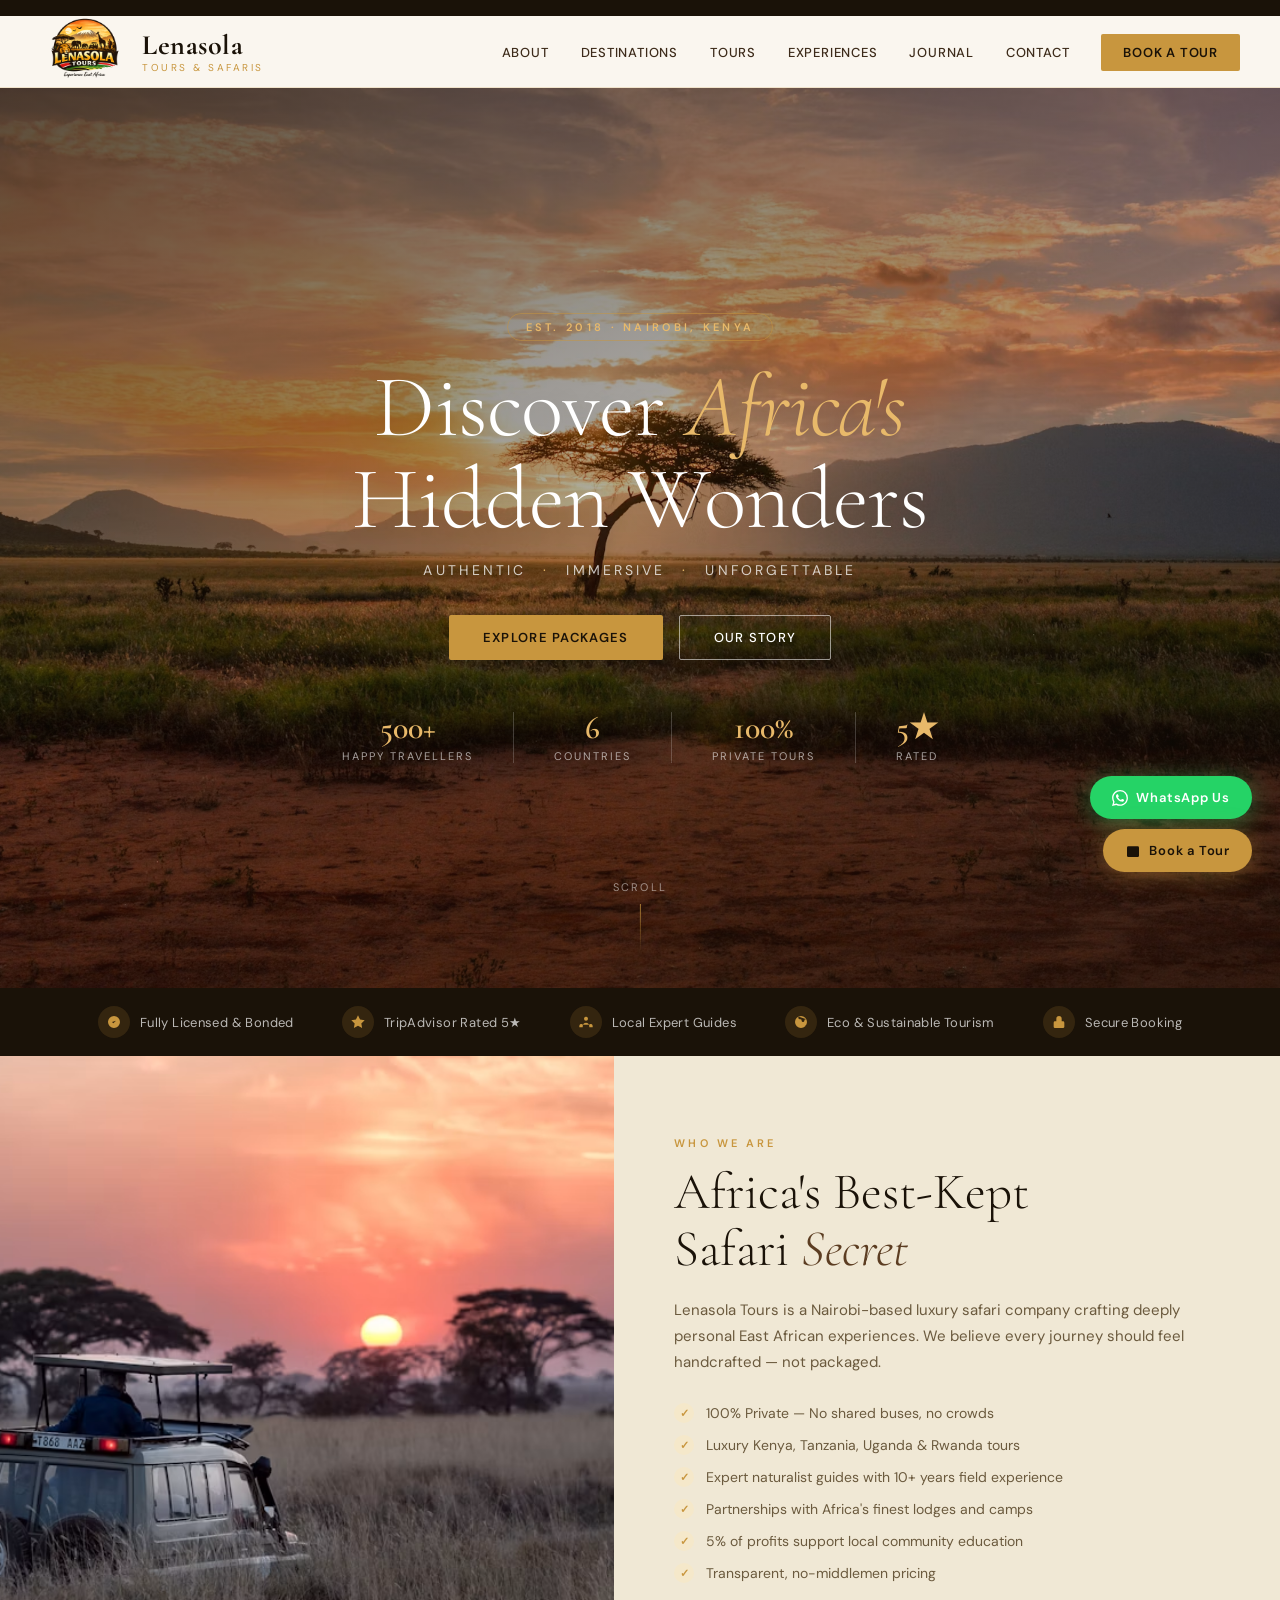
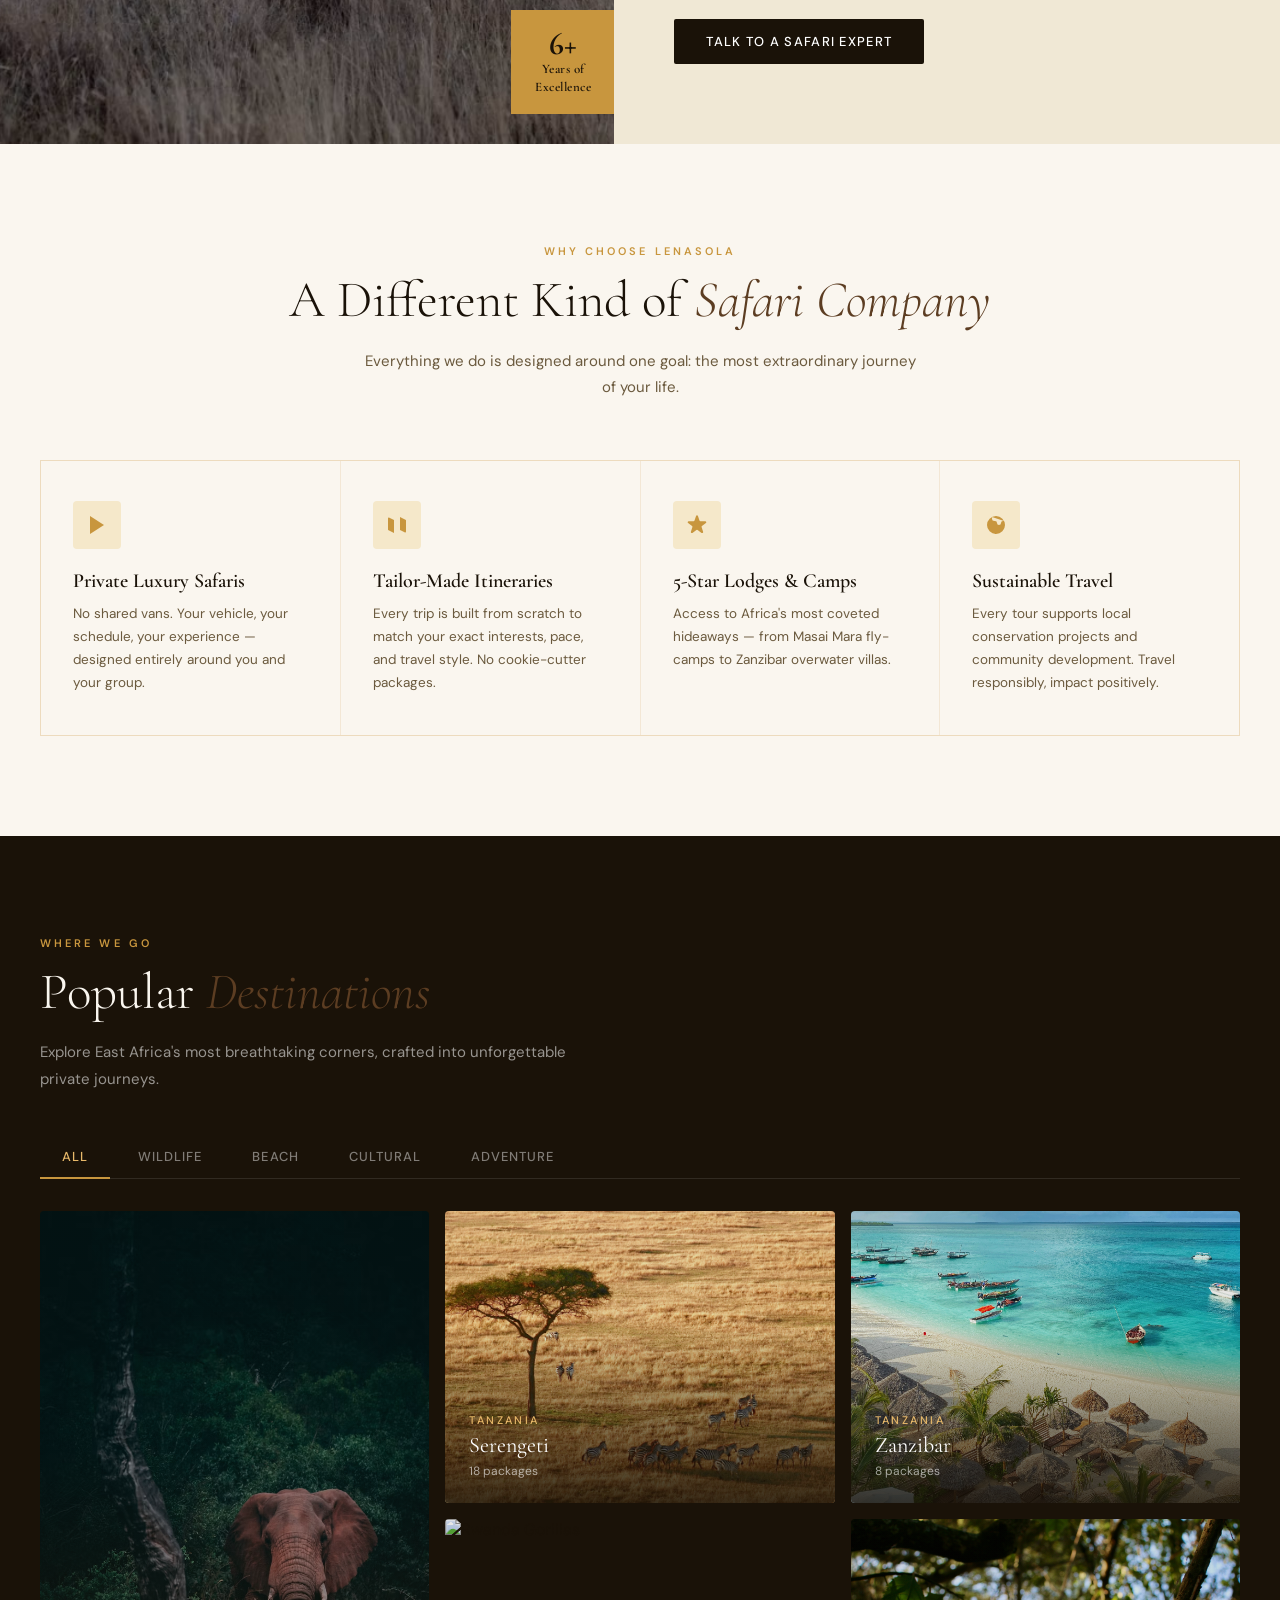
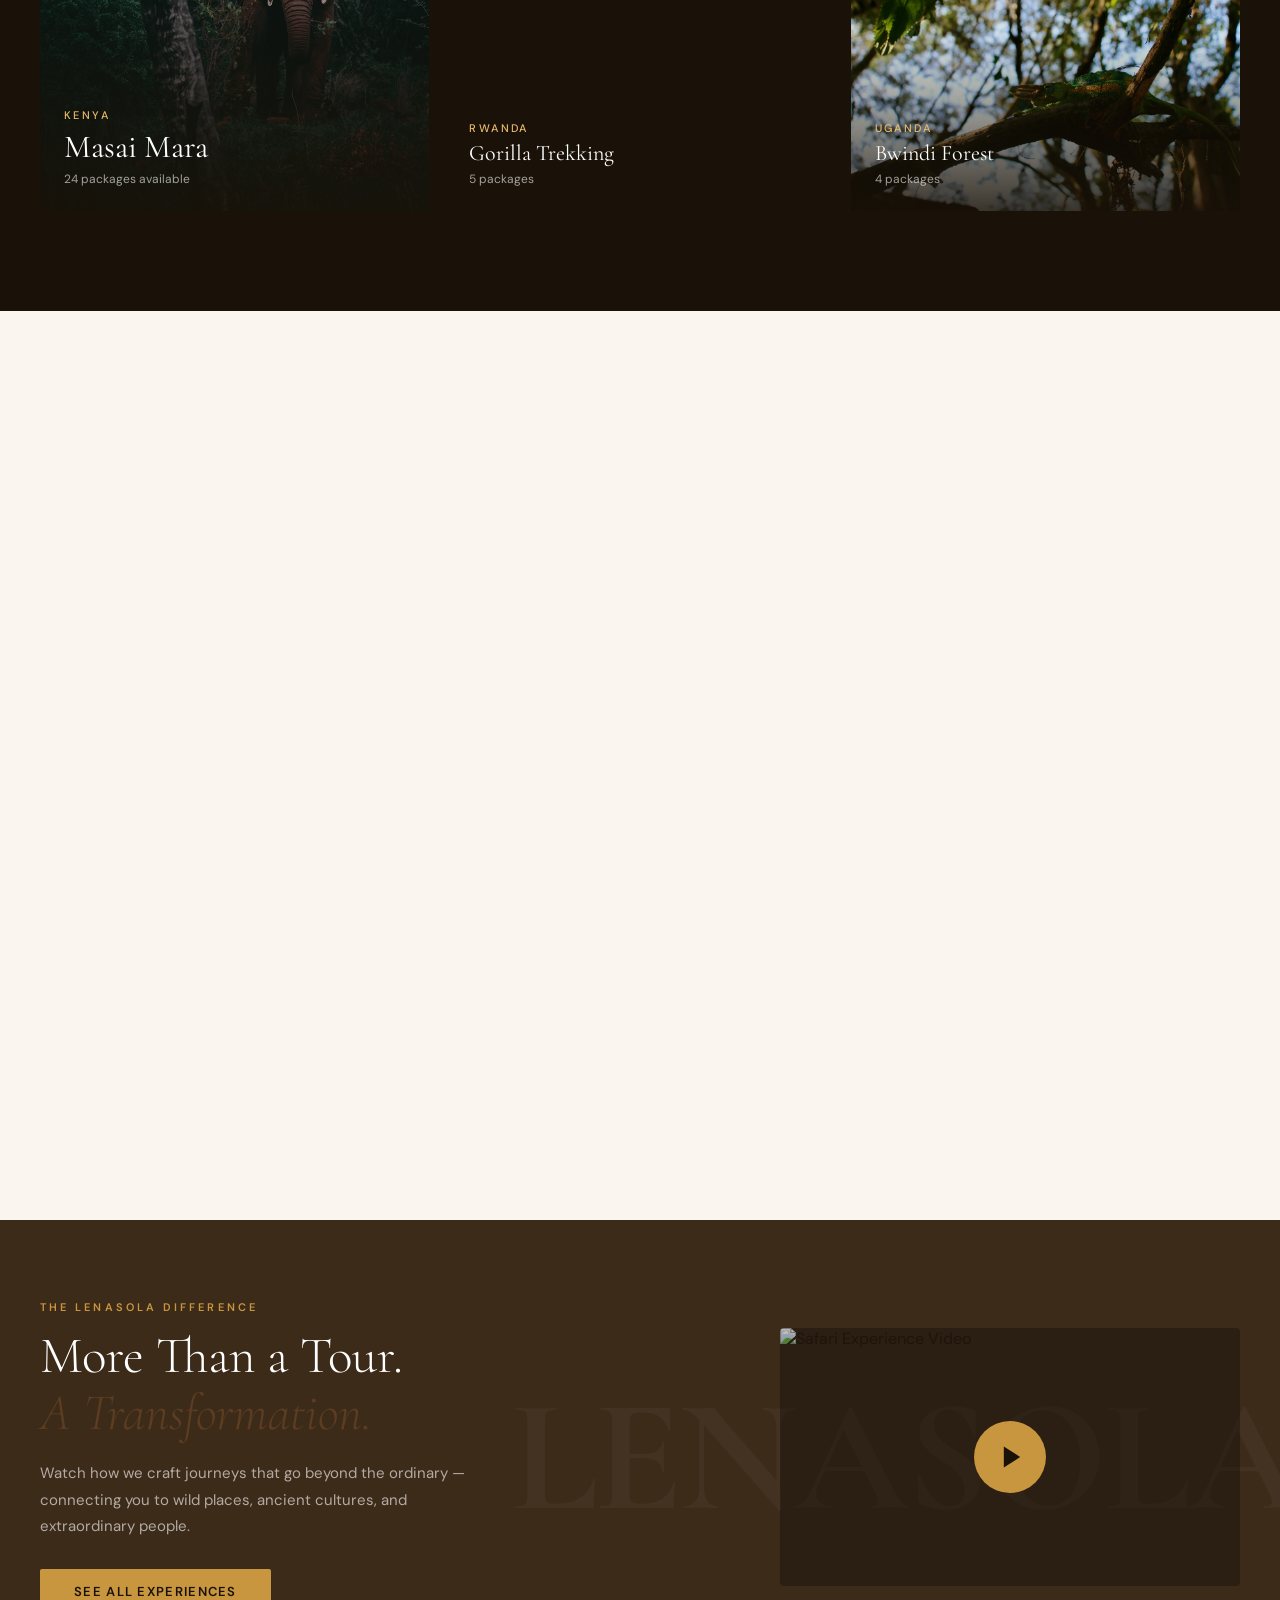
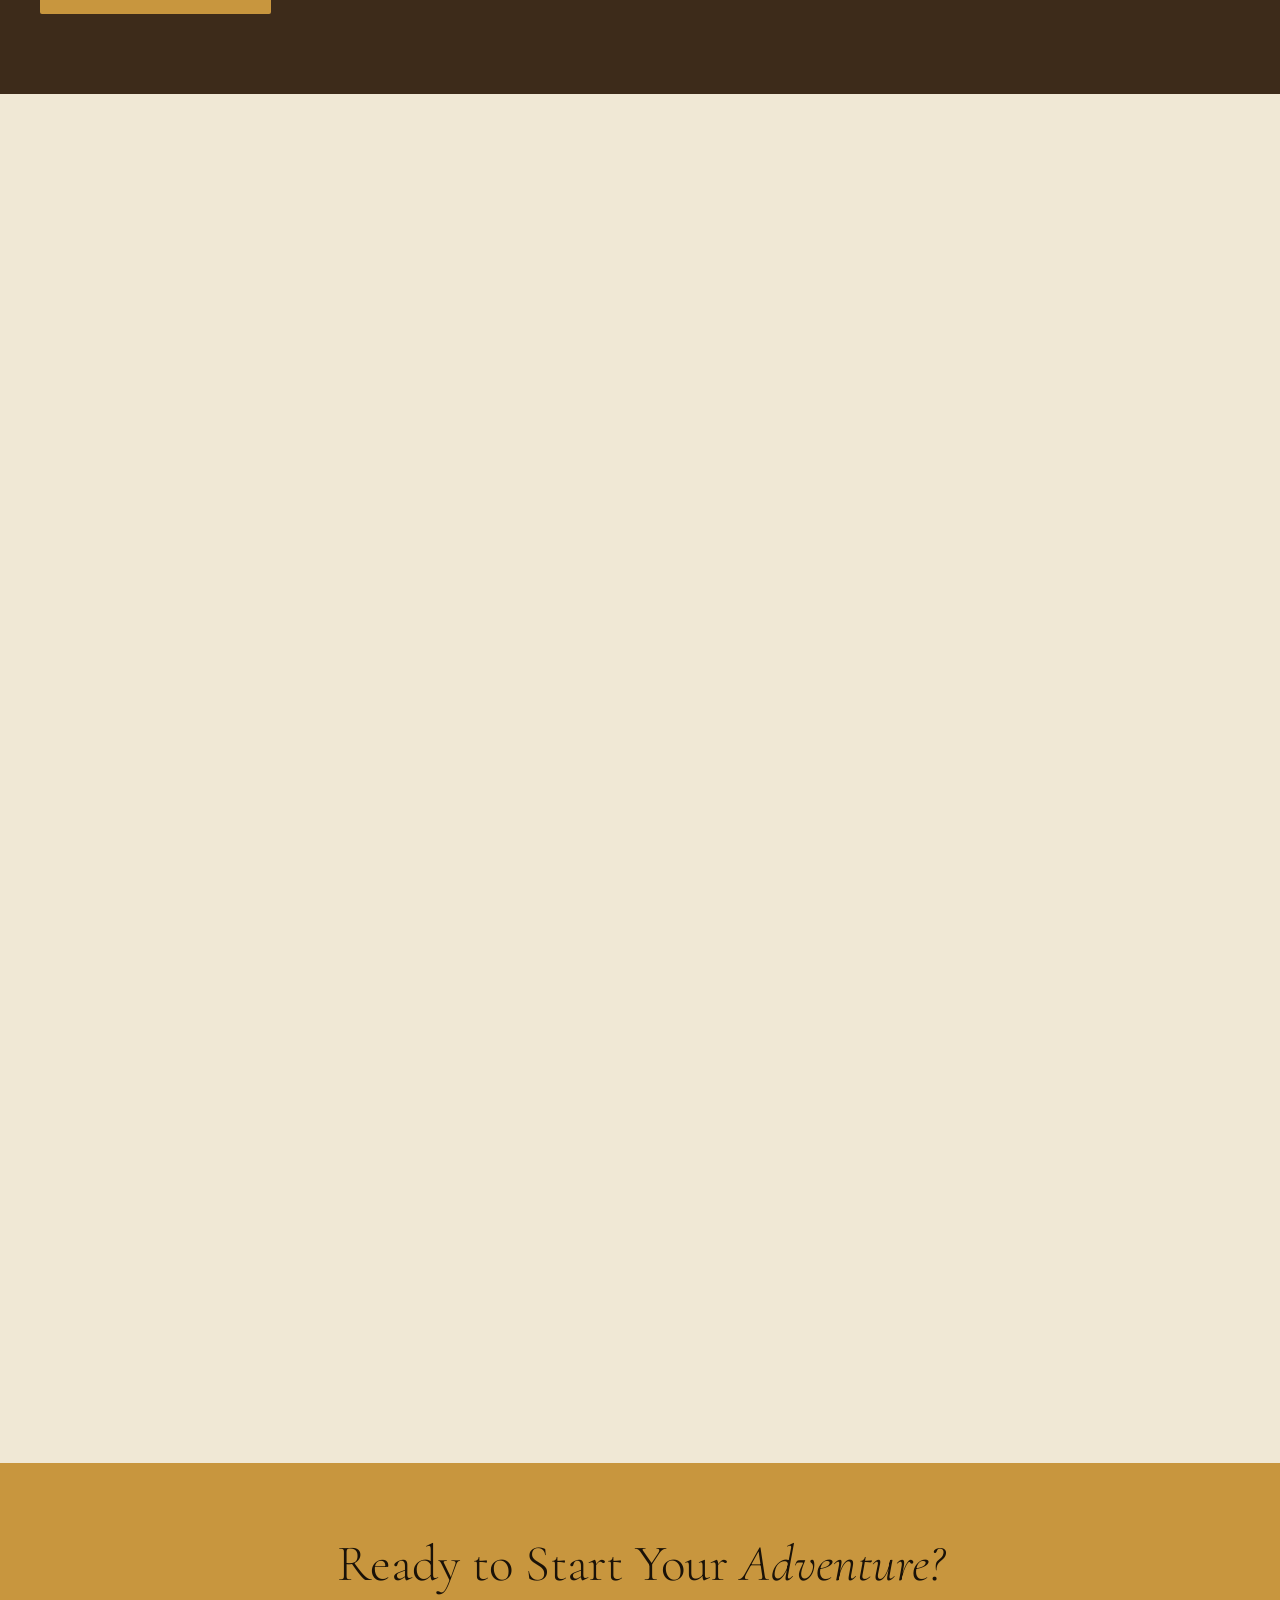
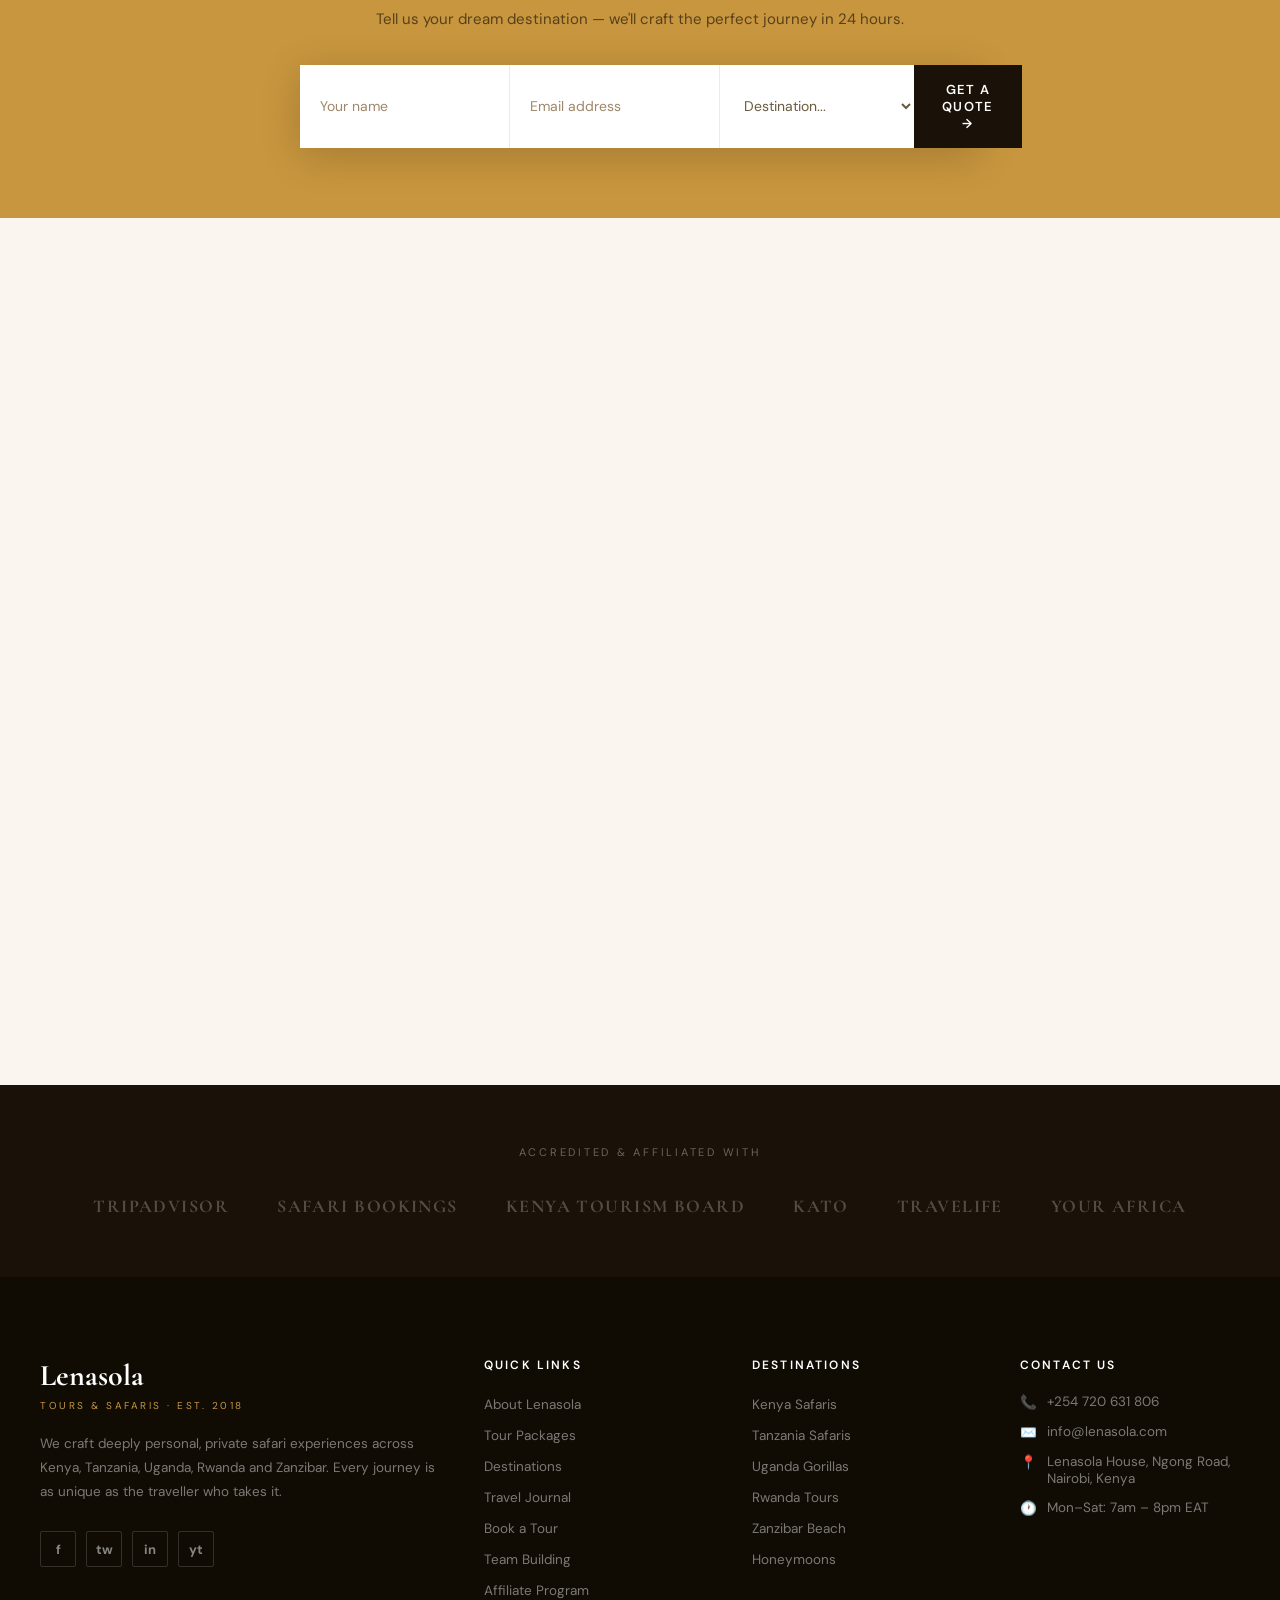
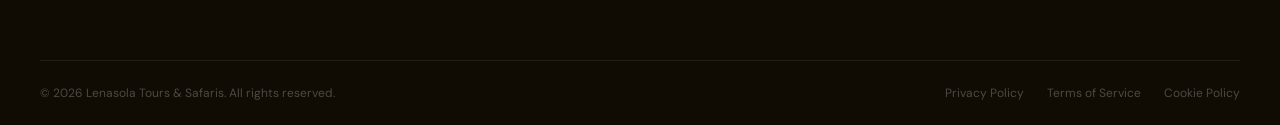
==== index.html @ a7eea435 "Initial commit - Lenasola-Tours" ====
<!DOCTYPE html>
<html lang="en">
<head>
<meta charset="UTF-8">
<meta name="viewport" content="width=device-width, initial-scale=1.0">
<title>Lenasola Tours • Authentic · Immersive · Unforgettable</title>
<link href="https://fonts.googleapis.com/css2?family=Cormorant+Garamond:ital,wght@0,300;0,400;0,600;0,700;1,300;1,400;1,600&family=DM+Sans:wght@300;400;500;600&display=swap" rel="stylesheet">
<link rel="stylesheet" href="styles.css">
</head>
<body>

<!-- TOP BAR -->
<div class="top-bar">
</div>

<!-- NAVBAR -->
<nav>
  <a href="#" class="nav-logo">
    <img class="logo" src="/images/Lenasola_logo.png" alt="Lenasola" loading="lazy">
    <div class="logo-text">
      Lenasola
      <span>Tours & Safaris</span>
    </div>
  </a>
  <ul class="nav-links">
    <li><a href="#about">About</a></li>
    <li><a href="#destinations">Destinations</a></li>
    <li><a href="#tours">Tours</a></li>
    <li><a href="#categories">Experiences</a></li>
    <li><a href="#blog">Journal</a></li>
    <li><a href="#contact">Contact</a></li>
    <li><a href="#book" class="nav-cta">Book a Tour</a></li>
  </ul>
</nav>

<!-- HERO -->
<section class="hero" id="home">
  <div class="hero-bg"></div>
  <div class="hero-content">
    <div class="hero-tag">Est. 2018 · Nairobi, Kenya</div>
    <h1>Discover <em>Africa's</em><br>Hidden Wonders</h1>
    <p class="hero-tagline">
      Authentic <span>·</span> Immersive <span>·</span> Unforgettable
    </p>
    <div class="hero-actions">
      <a href="#tours" class="btn-primary">Explore Packages</a>
      <a href="#about" class="btn-outline">Our Story</a>
    </div>
    <div class="hero-stats">
      <div class="hero-stat">
        <span class="hero-stat-num">500+</span>
        <span class="hero-stat-label">Happy Travellers</span>
      </div>
      <div class="hero-divider"></div>
      <div class="hero-stat">
        <span class="hero-stat-num">6</span>
        <span class="hero-stat-label">Countries</span>
      </div>
      <div class="hero-divider"></div>
      <div class="hero-stat">
        <span class="hero-stat-num">100%</span>
        <span class="hero-stat-label">Private Tours</span>
      </div>
      <div class="hero-divider"></div>
      <div class="hero-stat">
        <span class="hero-stat-num">5★</span>
        <span class="hero-stat-label">Rated</span>
      </div>
    </div>
  </div>
  <div class="hero-scroll">
    Scroll
    <span class="scroll-line"></span>
  </div>
</section>

<!-- TRUST BAR -->
<div class="trust-bar">
  <div class="trust-item">
    <div class="trust-icon">
      <svg viewBox="0 0 24 24"><path d="M9 12l2 2 4-4m6 2a9 9 0 11-18 0 9 9 0 0118 0z"/></svg>
    </div>
    Fully Licensed & Bonded
  </div>
  <div class="trust-item">
    <div class="trust-icon">
      <svg viewBox="0 0 24 24"><path d="M12 2l3.09 6.26L22 9.27l-5 4.87 1.18 6.88L12 17.77l-6.18 3.25L7 14.14 2 9.27l6.91-1.01L12 2z"/></svg>
    </div>
    TripAdvisor Rated 5★
  </div>
  <div class="trust-item">
    <div class="trust-icon">
      <svg viewBox="0 0 24 24"><path d="M17 20h5v-2a3 3 0 00-5.356-1.857M17 20H7m10 0v-2c0-.656-.126-1.283-.356-1.857M7 20H2v-2a3 3 0 015.356-1.857M7 20v-2c0-.656.126-1.283.356-1.857m0 0a5.002 5.002 0 019.288 0M15 7a3 3 0 11-6 0 3 3 0 016 0z"/></svg>
    </div>
    Local Expert Guides
  </div>
  <div class="trust-item">
    <div class="trust-icon">
      <svg viewBox="0 0 24 24"><path d="M3.055 11H5a2 2 0 012 2v1a2 2 0 002 2 2 2 0 012 2v2.945M8 3.935V5.5A2.5 2.5 0 0010.5 8h.5a2 2 0 012 2 2 2 0 104 0 2 2 0 012-2h1.064M15 20.488V18a2 2 0 012-2h3.064M21 12a9 9 0 11-18 0 9 9 0 0118 0z"/></svg>
    </div>
    Eco & Sustainable Tourism
  </div>
  <div class="trust-item">
    <div class="trust-icon">
      <svg viewBox="0 0 24 24"><path d="M12 15v2m-6 4h12a2 2 0 002-2v-6a2 2 0 00-2-2H6a2 2 0 00-2 2v6a2 2 0 002 2zm10-10V7a4 4 0 00-8 0v4h8z"/></svg>
    </div>
    Secure Booking
  </div>
</div>

<!-- ABOUT -->
<div class="about-strip" id="about">
  <div class="about-image">
    <img src="/images/game-drive.avif" alt="Lenasola Safaris guide with elephants in Amboseli" loading="lazy">
    <div class="about-image-badge">
      <strong>6+</strong>
      Years of<br>Excellence
    </div>
  </div>
  <div class="about-content">
    <span class="section-label">Who We Are</span>
    <h2 class="section-title">Africa's Best-Kept<br>Safari <em>Secret</em></h2>
    <p class="section-sub">Lenasola Tours is a Nairobi-based luxury safari company crafting deeply personal East African experiences. We believe every journey should feel handcrafted — not packaged.</p>
    <ul class="about-list">
      <li><span class="check-dot"></span> 100% Private — No shared buses, no crowds</li>
      <li><span class="check-dot"></span> Luxury Kenya, Tanzania, Uganda & Rwanda tours</li>
      <li><span class="check-dot"></span> Expert naturalist guides with 10+ years field experience</li>
      <li><span class="check-dot"></span> Partnerships with Africa's finest lodges and camps</li>
      <li><span class="check-dot"></span> 5% of profits support local community education</li>
      <li><span class="check-dot"></span> Transparent, no-middlemen pricing</li>
    </ul>
    <a href="#contact" class="btn-dark">Talk to a Safari Expert</a>
  </div>
</div>

<!-- FEATURES -->
<section class="fade-up">
  <div class="text-center">
    <span class="section-label">Why Choose Lenasola</span>
    <h2 class="section-title">A Different Kind of <em>Safari Company</em></h2>
    <p class="section-sub">Everything we do is designed around one goal: the most extraordinary journey of your life.</p>
  </div>
  <div class="features-grid">
    <div class="feature-card fade-up delay-1">
      <div class="feature-icon">
        <svg viewBox="0 0 24 24"><path d="M5 3l14 9-14 9V3z"/></svg>
      </div>
      <h3>Private Luxury Safaris</h3>
      <p>No shared vans. Your vehicle, your schedule, your experience — designed entirely around you and your group.</p>
    </div>
    <div class="feature-card fade-up delay-2">
      <div class="feature-icon">
        <svg viewBox="0 0 24 24"><path d="M9 20l-5.447-2.724A1 1 0 013 16.382V5.618a1 1 0 011.447-.894L9 7m0 13l6-3m-6 3V7m6 10l4.553 2.276A1 1 0 0021 18.382V7.618a1 1 0 00-.553-.894L15 4m0 13V4m0 0L9 7"/></svg>
      </div>
      <h3>Tailor-Made Itineraries</h3>
      <p>Every trip is built from scratch to match your exact interests, pace, and travel style. No cookie-cutter packages.</p>
    </div>
    <div class="feature-card fade-up delay-3">
      <div class="feature-icon">
        <svg viewBox="0 0 24 24"><path d="M11.049 2.927c.3-.921 1.603-.921 1.902 0l1.519 4.674a1 1 0 00.95.69h4.915c.969 0 1.371 1.24.588 1.81l-3.976 2.888a1 1 0 00-.363 1.118l1.518 4.674c.3.922-.755 1.688-1.538 1.118l-3.976-2.888a1 1 0 00-1.176 0l-3.976 2.888c-.783.57-1.838-.197-1.538-1.118l1.518-4.674a1 1 0 00-.363-1.118l-3.976-2.888c-.784-.57-.38-1.81.588-1.81h4.914a1 1 0 00.951-.69l1.519-4.674z"/></svg>
      </div>
      <h3>5-Star Lodges & Camps</h3>
      <p>Access to Africa's most coveted hideaways — from Masai Mara fly-camps to Zanzibar overwater villas.</p>
    </div>
    <div class="feature-card fade-up delay-4">
      <div class="feature-icon">
        <svg viewBox="0 0 24 24"><path d="M3.055 11H5a2 2 0 012 2v1a2 2 0 002 2 2 2 0 012 2v2.945M8 3.935V5.5A2.5 2.5 0 0010.5 8h.5a2 2 0 012 2 2 2 0 104 0 2 2 0 012-2h1.064M15 20.488V18a2 2 0 012-2h3.064M21 12a9 9 0 11-18 0 9 9 0 0118 0z"/></svg>
      </div>
      <h3>Sustainable Travel</h3>
      <p>Every tour supports local conservation projects and community development. Travel responsibly, impact positively.</p>
    </div>
  </div>
</section>

<!-- DESTINATIONS -->
<section class="destinations-section" id="destinations">
  <div style="max-width: 1200px; margin: 0 auto;">
    <div style="display: flex; justify-content: space-between; align-items: flex-end; flex-wrap: wrap; gap: 20px;">
      <div>
        <span class="section-label">Where We Go</span>
        <h2 class="section-title">Popular <em>Destinations</em></h2>
        <p class="section-sub">Explore East Africa's most breathtaking corners, crafted into unforgettable private journeys.</p>
      </div>
    </div>
    <div class="dest-tabs">
      <button class="dest-tab active">All</button>
      <button class="dest-tab">Wildlife</button>
      <button class="dest-tab">Beach</button>
      <button class="dest-tab">Cultural</button>
      <button class="dest-tab">Adventure</button>
    </div>
    <div class="dest-grid">
      <div class="dest-card fade-up">
        <img class="dest-img" src="/images/wildlife.avif" alt="Masai Mara Kenya">
        <div class="dest-overlay">
          <div class="dest-country">Kenya</div>
          <div class="dest-name">Masai Mara</div>
          <div class="dest-count">24 packages available</div>
        </div>
      </div>
      <div class="dest-card fade-up delay-1">
        <img class="dest-img" src="/images/serengeti.jpg" alt="Serengeti Tanzania">
        <div class="dest-overlay">
          <div class="dest-country">Tanzania</div>
          <div class="dest-name">Serengeti</div>
          <div class="dest-count">18 packages</div>
        </div>
      </div>
      <div class="dest-card fade-up delay-2">
        <img class="dest-img" src="/images/zanzibar.jpg" alt="Zanzibar Beach">
        <div class="dest-overlay">
          <div class="dest-country">Tanzania</div>
          <div class="dest-name">Zanzibar</div>
          <div class="dest-count">8 packages</div>
        </div>
      </div>
      <div class="dest-card fade-up delay-1">
        <img class="dest-img" src="/images/rwanda.jpg" alt="Rwanda Gorillas">
        <div class="dest-overlay">
          <div class="dest-country">Rwanda</div>
          <div class="dest-name">Gorilla Trekking</div>
          <div class="dest-count">5 packages</div>
        </div>
      </div>
      <div class="dest-card fade-up delay-2">
        <img class="dest-img" src="/images/forest.jpg" alt="Uganda Mountains">
        <div class="dest-overlay">
          <div class="dest-country">Uganda</div>
          <div class="dest-name">Bwindi Forest</div>
          <div class="dest-count">4 packages</div>
        </div>
      </div>
    </div>
  </div>
</section>

<!-- TOUR PACKAGES -->
<section class="packages-section" id="tours">
  <div class="packages-header fade-up">
    <div>
      <span class="section-label">Signature Packages</span>
      <h2 class="section-title">Handcrafted Journeys<br>Just for <em>You</em></h2>
    </div>
    <a href="/package.html" class="btn-dark">View All Packages →</a>
  </div>
  <div class="packages-grid">
    <div class="package-card fade-up delay-1">
      <div class="pkg-img-wrap">
        <img src="/images/masai-mara.avif" alt="Masai Mara Luxury Safari">
        <span class="pkg-badge">Best Seller</span>
        <span class="pkg-days">5 Days</span>
      </div>
      <div class="pkg-body">
        <span class="pkg-category">Wildlife Safari · Kenya</span>
        <h3 class="pkg-title">Masai Mara Luxury Game Drive</h3>
        <p class="pkg-desc">Witness the Great Migration in private. Stay in an exclusive tented camp overlooking the golden savanna, guided by naturalists who know every inch of the Mara.</p>
        <div class="pkg-footer">
          <div class="pkg-price">
            <span class="pkg-from">From</span>
            <span class="pkg-amount">$<span>3,250</span></span>
          </div>
          <a href="#contact" class="btn-explore">Explore →</a>
        </div>
      </div>
    </div>
    <div class="package-card fade-up delay-2">
      <div class="pkg-img-wrap">
        <img src="/images/gorilla.jpg" alt="Rwanda Gorilla Trekking">
        <span class="pkg-days">4 Days</span>
      </div>
      <div class="pkg-body">
        <span class="pkg-category">Primate Safari · Rwanda</span>
        <h3 class="pkg-title">Rwanda Gorilla Trekking Escape</h3>
        <p class="pkg-desc">Trek through Volcanoes National Park to encounter mountain gorillas in their natural habitat — a life-defining experience in the heart of Africa.</p>
        <div class="pkg-footer">
          <div class="pkg-price">
            <span class="pkg-from">From</span>
            <span class="pkg-amount">$<span>4,800</span></span>
          </div>
          <a href="#contact" class="btn-explore">Explore →</a>
        </div>
      </div>
    </div>
    <div class="package-card fade-up delay-3">
      <div class="pkg-img-wrap">
        <img src="/images/Coast.jpg" alt="Zanzibar Beach Holiday">
        <span class="pkg-badge">New</span>
        <span class="pkg-days">7 Days</span>
      </div>
      <div class="pkg-body">
        <span class="pkg-category">Beach & Culture · Zanzibar</span>
        <h3 class="pkg-title">Zanzibar Spice Island Retreat</h3>
        <p class="pkg-desc">Combine Stone Town's Swahili heritage with white-sand beaches and turquoise waters. Snorkel, spice-tour, and savor fresh seafood at sunset.</p>
        <div class="pkg-footer">
          <div class="pkg-price">
            <span class="pkg-from">From</span>
            <span class="pkg-amount">$<span>2,100</span></span>
          </div>
          <a href="#contact" class="btn-explore">Explore →</a>
        </div>
      </div>
    </div>
  </div>
</section>

<!-- EXPERIENCE STRIP -->
<section class="experience-strip">
  <div class="exp-text">
    <span class="section-label">The Lenasola Difference</span>
    <h2 class="section-title">More Than a Tour.<br><em>A Transformation.</em></h2>
    <p class="section-sub">Watch how we craft journeys that go beyond the ordinary — connecting you to wild places, ancient cultures, and extraordinary people.</p>
    <a href="#tours" class="btn-primary">See All Experiences</a>
  </div>
  <div class="exp-video">
    <img class="exp-video-thumb" src="https://images.unsplash.com/photo-1504150558240-0b4fd8946624?w=800&q=80&auto=format" alt="Safari Experience Video" loading="lazy">
    <div class="exp-play">
      <div class="play-btn">
        <svg viewBox="0 0 24 24"><path d="M5 3l14 9-14 9V3z"/></svg>
      </div>
    </div>
  </div>
</section>

<!-- TOUR CATEGORIES -->
<section class="categories-section" id="categories" style="background: var(--ivory-mid); padding-top: 80px;">
  <div class="cat-header text-center fade-up">
    <span class="section-label">Experiences</span>
    <h2 class="section-title">Find Your <em>Perfect</em> Safari</h2>
    <p class="section-sub" style="margin: 0 auto;">From wild migrations to gorilla treks to honeymoon escapes — we have an adventure perfectly sized for you.</p>
  </div>
  <div class="categories-scroll">
    <a href="#tours" class="cat-card fade-up delay-1">
      <img class="cat-img" src="/images/wildlife_1.jpg" alt="Wildlife Safaris" loading="lazy">
      <div class="cat-overlay">
        <div class="cat-type">Wildlife</div>
        <div class="cat-name">Classic Safaris</div>
        <div class="cat-arrow"><svg viewBox="0 0 24 24"><path d="M9 18l6-6-6-6"/></svg></div>
      </div>
    </a>
    <a href="#tours" class="cat-card fade-up delay-2">
      <img class="cat-img" src="/images/honeymoon.jpg" alt="Honeymoon Packages" loading="lazy">
      <div class="cat-overlay">
        <div class="cat-type">Romance</div>
        <div class="cat-name">Honeymoon & Beach</div>
        <div class="cat-arrow"><svg viewBox="0 0 24 24"><path d="M9 18l6-6-6-6"/></svg></div>
      </div>
    </a>
    <a href="#tours" class="cat-card fade-up delay-3">
      <img class="cat-img" src="/images/adventure.jpg" alt="Adventure Hikes" loading="lazy">
      <div class="cat-overlay">
        <div class="cat-type">Outdoor</div>
        <div class="cat-name">Adventure & Hikes</div>
        <div class="cat-arrow"><svg viewBox="0 0 24 24"><path d="M9 18l6-6-6-6"/></svg></div>
      </div>
    </a>
    <a href="#tours" class="cat-card fade-up delay-4">
      <img class="cat-img" src="/images/culture.jpg" alt="Cultural Tours" loading="lazy">
      <div class="cat-overlay">
        <div class="cat-type">Heritage</div>
        <div class="cat-name">Cultural Immersion</div>
        <div class="cat-arrow"><svg viewBox="0 0 24 24"><path d="M9 18l6-6-6-6"/></svg></div>
      </div>
    </a>
  </div>
</section>

<!-- TESTIMONIALS -->
<section class="testimonials-section" id="reviews">
  <div class="text-center fade-up">
    <span class="section-label">Client Stories</span>
    <h2 class="section-title">What Our Travellers <em>Say</em></h2>
  </div>
  <div class="reviews-grid">
    <div class="review-card fade-up delay-1">
      <div class="review-stars">
        <span class="star">★</span><span class="star">★</span><span class="star">★</span><span class="star">★</span><span class="star">★</span>
      </div>
      <p class="review-quote">Absolutely the trip of a lifetime. Our guide David knew exactly where the lions were each morning — it was like magic. The tented camp was pure luxury.</p>
      <div class="review-author">
        <div class="reviewer-avatar">SR</div>
        <div>
          <div class="reviewer-name">Sarah R.</div>
          <div class="reviewer-info">London, UK <span>·</span> <span class="ta-badge">TripAdvisor</span></div>
        </div>
      </div>
    </div>
    <div class="review-card fade-up delay-2">
      <div class="review-stars">
        <span class="star">★</span><span class="star">★</span><span class="star">★</span><span class="star">★</span><span class="star">★</span>
      </div>
      <p class="review-quote">We saw all of the Big Five on day two. Lenasola took care of every single detail — transfers, visas, surprises. We just showed up and were amazed.</p>
      <div class="review-author">
        <div class="reviewer-avatar">JM</div>
        <div>
          <div class="reviewer-name">James & Mia T.</div>
          <div class="reviewer-info">New York, USA <span>·</span> <span class="ta-badge">TripAdvisor</span></div>
        </div>
      </div>
    </div>
    <div class="review-card fade-up delay-3">
      <div class="review-stars">
        <span class="star">★</span><span class="star">★</span><span class="star">★</span><span class="star">★</span><span class="star">★</span>
      </div>
      <p class="review-quote">The Zanzibar extension was stunning — snorkelling, a dhow sunset cruise, local cooking class. Worth every cent. Booking our second trip already!</p>
      <div class="review-author">
        <div class="reviewer-avatar">AK</div>
        <div>
          <div class="reviewer-name">Amara K.</div>
          <div class="reviewer-info">Nairobi, Kenya <span>·</span> <span class="ta-badge">TripAdvisor</span></div>
        </div>
      </div>
    </div>
  </div>
</section>

<!-- BOOKING FORM STRIP -->
<section class="booking-strip" id="book">
  <h2>Ready to Start Your <em>Adventure?</em></h2>
  <p>Tell us your dream destination — we'll craft the perfect journey in 24 hours.</p>
  <div class="booking-form">
    <input class="booking-input" type="text" placeholder="Your name">
    <input class="booking-input" type="email" placeholder="Email address" style="border-left: 1px solid rgba(200,150,62,0.2);">
    <select class="booking-select">
      <option>Destination...</option>
      <option>Kenya – Masai Mara</option>
      <option>Tanzania – Serengeti</option>
      <option>Rwanda – Gorillas</option>
      <option>Zanzibar – Beach</option>
      <option>Uganda – Bwindi</option>
    </select>
    <button class="booking-btn">Get a Quote →</button>
  </div>
</section>

<!-- BLOG -->
<section class="blog-section" id="blog">
  <div class="text-center fade-up" style="margin-bottom: 0;">
    <span class="section-label">Travel Journal</span>
    <h2 class="section-title">Stories from the <em>Wild</em></h2>
  </div>
  <div class="blog-grid">
    <a class="blog-card fade-up delay-1" href="#">
      <img class="blog-img" src="/images/wildbeest.jpg" alt="Blog Post" loading="lazy">
      <div class="blog-body">
        <span class="blog-tag">Wildlife Guide</span>
        <h3 class="blog-title">The Great Migration: When to Go & What to Expect in 2025</h3>
        <p class="blog-excerpt">Africa's greatest wildlife spectacle — millions of wildebeest thundering across the Masai Mara. Here's exactly how to plan your front-row seat.</p>
        <div class="blog-meta">June 2026 <span>·</span> 8 min read</div>
      </div>
    </a>
    <a class="blog-card fade-up delay-2" href="#">
      <img class="blog-img" src="/images/gorilla_2.jpg" alt="Blog Post" loading="lazy">
      <div class="blog-body">
        <span class="blog-tag">Destination</span>
        <h3 class="blog-title">Top 5 Reasons Rwanda Should Be Your Next Trip</h3>
        <p class="blog-excerpt">Gorillas, rolling green hills, world-class hospitality and zero plastic bags. Rwanda is Africa's most pleasant surprise.</p>
        <div class="blog-meta">May 2026 <span>·</span> 6 min read</div>
      </div>
    </a>
    <a class="blog-card fade-up delay-3" href="#">
      <img class="blog-img" src="/images/packing.jpg" alt="Blog Post" loading="lazy">
      <div class="blog-body">
        <span class="blog-tag">Travel Tips</span>
        <h3 class="blog-title">Packing for a Safari: The Expert's Complete Checklist</h3>
        <p class="blog-excerpt">Neutral colours, good binoculars, a wide-brim hat — our guides share what actually matters (and what to leave at home).</p>
        <div class="blog-meta">April 2026 <span>·</span> 5 min read</div>
      </div>
    </a>
  </div>
</section>

<!-- PARTNERS -->
<div class="partners-section">
  <span class="partners-label">Accredited & Affiliated With</span>
  <div class="partners-row">
    <span class="partner-logo">TripAdvisor</span>
    <span class="partner-logo">Safari Bookings</span>
    <span class="partner-logo">Kenya Tourism Board</span>
    <span class="partner-logo">KATO</span>
    <span class="partner-logo">Travelife</span>
    <span class="partner-logo">Your Africa</span>
  </div>
</div>

<!-- FOOTER -->
<footer id="contact">
  <div class="footer-grid">
    <div class="footer-brand">
      <span class="footer-logo">Lenasola</span>
      <span class="footer-tagline">Tours & Safaris · Est. 2018</span>
      <p class="footer-desc">We craft deeply personal, private safari experiences across Kenya, Tanzania, Uganda, Rwanda and Zanzibar. Every journey is as unique as the traveller who takes it.</p>
      <div class="social-row">
        <a href="#" class="social-btn">f</a>
        <a href="#" class="social-btn">tw</a>
        <a href="#" class="social-btn">in</a>
        <a href="#" class="social-btn">yt</a>
      </div>
    </div>
    <div class="footer-col">
      <h4>Quick Links</h4>
      <ul class="footer-links">
        <li><a href="#">About Lenasola</a></li>
        <li><a href="#">Tour Packages</a></li>
        <li><a href="#">Destinations</a></li>
        <li><a href="#">Travel Journal</a></li>
        <li><a href="#">Book a Tour</a></li>
        <li><a href="#">Team Building</a></li>
        <li><a href="#">Affiliate Program</a></li>
      </ul>
    </div>
    <div class="footer-col">
      <h4>Destinations</h4>
      <ul class="footer-links">
        <li><a href="#">Kenya Safaris</a></li>
        <li><a href="#">Tanzania Safaris</a></li>
        <li><a href="#">Uganda Gorillas</a></li>
        <li><a href="#">Rwanda Tours</a></li>
        <li><a href="#">Zanzibar Beach</a></li>
        <li><a href="#">Honeymoons</a></li>
      </ul>
    </div>
    <div class="footer-col">
      <h4>Contact Us</h4>
      <div class="footer-contact-item">
        <span class="ico">📞</span>
        <span>+254 720 631 806</span>
      </div>
      <div class="footer-contact-item">
        <span class="ico">✉️</span>
        <span>info@lenasola.com</span>
      </div>
      <div class="footer-contact-item">
        <span class="ico">📍</span>
        <span>Lenasola House, Ngong Road, Nairobi, Kenya</span>
      </div>
      <div class="footer-contact-item">
        <span class="ico">🕐</span>
        <span>Mon–Sat: 7am – 8pm EAT</span>
      </div>
    </div>
  </div>
  <div class="footer-bottom">
    <span>© 2026 Lenasola Tours & Safaris. All rights reserved.</span>
    <div>
      <a href="#">Privacy Policy</a>
      <a href="#">Terms of Service</a>
      <a href="#">Cookie Policy</a>
    </div>
  </div>
</footer>

<!-- STICKY CTA -->
<div class="sticky-cta">
  <a href="https://wa.me/254 720 631 806" class="sticky-btn sticky-wa">
    <svg viewBox="0 0 24 24"><path d="M17.472 14.382c-.297-.149-1.758-.867-2.03-.967-.273-.099-.471-.148-.67.15-.197.297-.767.966-.94 1.164-.173.199-.347.223-.644.075-.297-.15-1.255-.463-2.39-1.475-.883-.788-1.48-1.761-1.653-2.059-.173-.297-.018-.458.13-.606.134-.133.298-.347.446-.52.149-.174.198-.298.298-.497.099-.198.05-.371-.025-.52-.075-.149-.669-1.612-.916-2.207-.242-.579-.487-.5-.669-.51-.173-.008-.371-.01-.57-.01-.198 0-.52.074-.792.372-.272.297-1.04 1.016-1.04 2.479 0 1.462 1.065 2.875 1.213 3.074.149.198 2.096 3.2 5.077 4.487.709.306 1.262.489 1.694.625.712.227 1.36.195 1.871.118.571-.085 1.758-.719 2.006-1.413.248-.694.248-1.289.173-1.413-.074-.124-.272-.198-.57-.347m-5.421 7.403h-.004a9.87 9.87 0 01-5.031-1.378l-.361-.214-3.741.982.998-3.648-.235-.374a9.86 9.86 0 01-1.51-5.26c.001-5.45 4.436-9.884 9.888-9.884 2.64 0 5.122 1.03 6.988 2.898a9.825 9.825 0 012.893 6.994c-.003 5.45-4.437 9.884-9.885 9.884m8.413-18.297A11.815 11.815 0 0012.05 0C5.495 0 .16 5.335.157 11.892c0 2.096.547 4.142 1.588 5.945L.057 24l6.305-1.654a11.882 11.882 0 005.683 1.448h.005c6.554 0 11.89-5.335 11.893-11.893a11.821 11.821 0 00-3.48-8.413z"/></svg>
    WhatsApp Us
  </a>
  <a href="#book" class="sticky-btn">
    <svg viewBox="0 0 24 24"><path d="M8 7V3m8 4V3m-9 8h10M5 21h14a2 2 0 002-2V7a2 2 0 00-2-2H5a2 2 0 00-2 2v12a2 2 0 002 2z"/></svg>
    Book a Tour
  </a>
</div>

<script src="script.js"></script>
</body>
</html>
---- styles.css ----
:root {
    --gold: #C8963E;
    --gold-light: #E8B96A;
    --gold-pale: #F5E8CA;
    --dark: #1A1208;
    --dark-mid: #2E2010;
    --earth: #3D2B1A;
    --earth-mid: #5C3D22;
    --ivory: #FAF6EF;
    --ivory-mid: #F0E8D5;
    --sage: #5A6B4E;
    --sage-light: #8FA27E;
    --rust: #8B3A2A;
    --text-main: #1A1208;
    --text-muted: #6B5A3E;
    --text-light: #9E876A;
    --font-serif: 'Cormorant Garamond', serif;
    --font-sans: 'DM Sans', sans-serif;
  }

  * { margin: 0; padding: 0; box-sizing: border-box; }
  html { scroll-behavior: smooth; }

  body {
    font-family: var(--font-sans);
    background: var(--ivory);
    color: var(--text-main);
    overflow-x: hidden;
  }

  /* ---- TOP BAR ---- */
  .top-bar {
    background: var(--dark);
    color: var(--gold-light);
    text-align: center;
    padding: 8px 20px;
    font-size: 12px;
    font-family: var(--font-sans);
    letter-spacing: 0.12em;
    text-transform: uppercase;
    font-weight: 500;
  }
  .top-bar a {
    color: var(--gold);
    text-decoration: none;
    margin: 0 16px;
    transition: color 0.2s;
  }
  .top-bar a:hover { color: var(--gold-light); }

  /* ---- NAVBAR ---- */
 .nav-logo {
  display: flex;
  align-items: center; 
  gap: 12px;           
  text-decoration: none;
}
  nav {
    position: sticky;
    top: 0;
    z-index: 100;
    background: rgba(250, 246, 239, 0.97);
    backdrop-filter: blur(12px);
    border-bottom: 1px solid rgba(200, 150, 62, 0.2);
    padding: 0 40px;
    display: flex;
    align-items: center;
    justify-content: space-between;
    height: 72px;
  }

  .logo-text {
  display: flex;
  flex-direction: column;
  line-height: 1.1;
  font-family: var(--font-serif);
  font-size: 28px;
  font-weight: 700;
  color: var(--dark);
  letter-spacing: 0.02em;
}

.logo {
  height: 90px;
  width: auto;
}

  /* .nav-logo {
    font-family: var(--font-serif);
    font-size: 28px;
    font-weight: 700;
    color: var(--dark);
    letter-spacing: 0.02em;
    text-decoration: none;
    display: flex;
    flex-direction: column;
    line-height: 1.1; }*/

  .nav-logo span {
    font-size: 10px;
    font-family: var(--font-sans);
    font-weight: 400;
    letter-spacing: 0.25em;
    text-transform: uppercase;
    color: var(--gold);
    margin-top: 2px;
  }
  .nav-links {
    display: flex;
    align-items: center;
    gap: 32px;
    list-style: none;
  }
  .nav-links a {
    font-size: 13px;
    font-weight: 500;
    letter-spacing: 0.06em;
    text-transform: uppercase;
    text-decoration: none;
    color: var(--earth);
    transition: color 0.2s;
    position: relative;
  }
  .nav-links a::after {
    content: '';
    position: absolute;
    bottom: -3px;
    left: 0;
    width: 0;
    height: 1.5px;
    background: var(--gold);
    transition: width 0.3s ease;
  }
  .nav-links a:hover { color: var(--gold); }
  .nav-links a:hover::after { width: 100%; }
  .nav-cta {
    background: var(--gold);
    color: var(--dark) !important;
    padding: 10px 22px;
    border-radius: 2px;
    font-weight: 600 !important;
    letter-spacing: 0.08em;
    transition: background 0.2s, transform 0.15s !important;
  }
  .nav-cta::after { display: none !important; }
  .nav-cta:hover {
    background: var(--gold-light) !important;
    transform: translateY(-1px);
  }

  /* ---- HERO ---- */
  .hero {
    position: relative;
    height: 100vh;
    min-height: 680px;
    overflow: hidden;
    display: flex;
    align-items: center;
    justify-content: center;
  }
  .hero-bg {
    position: absolute;
    inset: 0;
    background:
      linear-gradient(160deg, rgba(26,18,8,0.72) 0%, rgba(26,18,8,0.3) 50%, rgba(26,18,8,0.6) 100%),
      url('/images/masai-mara.avif') center/cover no-repeat;
    transform: scale(1.05);
    animation: slowZoom 20s ease-out forwards;
  }
  @keyframes slowZoom {
    from { transform: scale(1.05); }
    to { transform: scale(1.0); }
  }
  .hero-content {
    position: relative;
    z-index: 2;
    text-align: center;
    color: #fff;
    max-width: 820px;
    padding: 0 40px;
    animation: heroFade 1.2s ease-out both;
  }
  @keyframes heroFade {
    from { opacity: 0; transform: translateY(30px); }
    to { opacity: 1; transform: translateY(0); }
  }
  .hero-tag {
    display: inline-block;
    font-family: var(--font-sans);
    font-size: 11px;
    font-weight: 600;
    letter-spacing: 0.3em;
    text-transform: uppercase;
    color: var(--gold-light);
    margin-bottom: 20px;
    padding: 6px 18px;
    border: 1px solid rgba(200,150,62,0.5);
    border-radius: 100px;
  }
  .hero h1 {
    font-family: var(--font-serif);
    font-size: clamp(48px, 7vw, 88px);
    font-weight: 300;
    line-height: 1.05;
    letter-spacing: -0.01em;
    margin-bottom: 16px;
    text-shadow: 0 2px 40px rgba(0,0,0,0.3);
  }
  .hero h1 em {
    font-style: italic;
    color: var(--gold-light);
  }
  .hero-tagline {
    font-size: 14px;
    letter-spacing: 0.22em;
    text-transform: uppercase;
    color: rgba(255,255,255,0.75);
    margin-bottom: 36px;
    font-weight: 400;
  }
  .hero-tagline span { color: var(--gold-light); margin: 0 10px; }
  .hero-actions {
    display: flex;
    gap: 16px;
    justify-content: center;
    flex-wrap: wrap;
    margin-bottom: 52px;
  }
  .btn-primary {
    background: var(--gold);
    color: var(--dark);
    text-decoration: none;
    padding: 14px 34px;
    font-size: 13px;
    font-weight: 600;
    letter-spacing: 0.1em;
    text-transform: uppercase;
    border-radius: 2px;
    transition: background 0.2s, transform 0.15s;
    display: inline-block;
  }
  .btn-primary:hover { background: var(--gold-light); transform: translateY(-2px); }
  .btn-outline {
    background: transparent;
    color: #fff;
    text-decoration: none;
    padding: 13px 34px;
    font-size: 13px;
    font-weight: 500;
    letter-spacing: 0.1em;
    text-transform: uppercase;
    border: 1px solid rgba(255,255,255,0.55);
    border-radius: 2px;
    transition: border-color 0.2s, background 0.2s;
    display: inline-block;
  }
  .btn-outline:hover { border-color: var(--gold-light); background: rgba(200,150,62,0.1); }
  .hero-stats {
    display: flex;
    gap: 40px;
    justify-content: center;
  }
  .hero-stat {
    text-align: center;
  }
  .hero-stat-num {
    font-family: var(--font-serif);
    font-size: 32px;
    font-weight: 600;
    color: var(--gold-light);
    display: block;
    line-height: 1;
  }
  .hero-stat-label {
    font-size: 11px;
    letter-spacing: 0.18em;
    text-transform: uppercase;
    color: rgba(255,255,255,0.6);
    margin-top: 5px;
    display: block;
  }
  .hero-divider { width: 1px; background: rgba(255,255,255,0.2); }
  .hero-scroll {
    position: absolute;
    bottom: 36px;
    left: 50%;
    transform: translateX(-50%);
    color: rgba(255,255,255,0.5);
    font-size: 11px;
    letter-spacing: 0.2em;
    text-transform: uppercase;
    text-align: center;
  }
  .scroll-line {
    display: block;
    width: 1px;
    height: 48px;
    background: linear-gradient(to bottom, rgba(200,150,62,0.8), transparent);
    margin: 10px auto 0;
    animation: scrollPulse 2s ease-in-out infinite;
  }
  @keyframes scrollPulse {
    0%, 100% { opacity: 1; transform: scaleY(1); }
    50% { opacity: 0.4; transform: scaleY(0.7); }
  }

  /* ---- TRUST BAR ---- */
  .trust-bar {
    background: var(--dark);
    padding: 18px 40px;
    display: flex;
    align-items: center;
    justify-content: center;
    gap: 48px;
    flex-wrap: wrap;
  }
  .trust-item {
    display: flex;
    align-items: center;
    gap: 10px;
    color: rgba(255,255,255,0.7);
    font-size: 13px;
    font-weight: 400;
    letter-spacing: 0.03em;
  }
  .trust-icon {
    width: 32px;
    height: 32px;
    background: rgba(200,150,62,0.15);
    border-radius: 50%;
    display: flex;
    align-items: center;
    justify-content: center;
  }
  .trust-icon svg { width: 16px; height: 16px; fill: var(--gold); }

  /* ---- SECTIONS GENERAL ---- */
  section { padding: 100px 40px; }
  .section-label {
    font-size: 11px;
    font-weight: 600;
    letter-spacing: 0.28em;
    text-transform: uppercase;
    color: var(--gold);
    margin-bottom: 14px;
    display: block;
  }
  .section-title {
    font-family: var(--font-serif);
    font-size: clamp(34px, 4vw, 54px);
    font-weight: 300;
    line-height: 1.12;
    color: var(--dark);
    margin-bottom: 18px;
  }
  .section-title em { font-style: italic; color: var(--earth-mid); }
  .section-sub {
    font-size: 15px;
    color: var(--text-muted);
    line-height: 1.75;
    max-width: 560px;
  }
  .text-center { text-align: center; }
  .text-center .section-sub { margin: 0 auto; }

  /* ---- ABOUT STRIP ---- */
  .about-strip {
    background: var(--ivory-mid);
    display: flex;
    align-items: stretch;
    gap: 0;
    overflow: hidden;
  }
  .about-image {
    flex: 0 0 48%;
    position: relative;
    min-height: 520px;
    overflow: hidden;
  }
  .about-image img {
    width: 100%;
    height: 100%;
    object-fit: cover;
    display: block;
    transition: transform 0.6s ease;
  }
  .about-image:hover img { transform: scale(1.04); }
  .about-image-badge {
    position: absolute;
    bottom: 30px;
    right: -1px;
    background: var(--gold);
    color: var(--dark);
    padding: 18px 24px;
    font-family: var(--font-serif);
    font-size: 13px;
    font-weight: 600;
    letter-spacing: 0.04em;
    text-align: center;
    line-height: 1.4;
  }
  .about-image-badge strong { display: block; font-size: 32px; font-weight: 700; line-height: 1; }
  .about-content {
    flex: 1;
    padding: 80px 60px;
    display: flex;
    flex-direction: column;
    justify-content: center;
  }
  .about-list {
    list-style: none;
    margin: 28px 0 36px;
    display: flex;
    flex-direction: column;
    gap: 12px;
  }
  .about-list li {
    display: flex;
    align-items: center;
    gap: 12px;
    font-size: 14px;
    color: var(--text-muted);
    font-weight: 400;
  }
  .check-dot {
    width: 20px;
    height: 20px;
    border-radius: 50%;
    background: var(--gold-pale);
    flex-shrink: 0;
    display: flex;
    align-items: center;
    justify-content: center;
  }
  .check-dot::after {
    content: '✓';
    font-size: 11px;
    color: var(--gold);
    font-weight: 700;
  }
  .btn-dark {
    background: var(--dark);
    color: #fff;
    text-decoration: none;
    padding: 14px 32px;
    font-size: 13px;
    font-weight: 500;
    letter-spacing: 0.1em;
    text-transform: uppercase;
    border-radius: 2px;
    display: inline-block;
    transition: background 0.2s;
    align-self: flex-start;
  }
  .btn-dark:hover { background: var(--earth); }

  /* ---- FEATURES ---- */
  .features-grid {
    display: grid;
    grid-template-columns: repeat(4, 1fr);
    gap: 1px;
    background: rgba(200,150,62,0.15);
    border: 1px solid rgba(200,150,62,0.15);
    margin-top: 60px;
  }
  .feature-card {
    background: var(--ivory);
    padding: 40px 32px;
    transition: background 0.25s;
  }
  .feature-card:hover { background: var(--ivory-mid); }
  .feature-icon {
    width: 48px;
    height: 48px;
    margin-bottom: 20px;
    display: flex;
    align-items: center;
    justify-content: center;
    background: var(--gold-pale);
    border-radius: 4px;
  }
  .feature-icon svg { width: 24px; height: 24px; fill: var(--gold); }
  .feature-card h3 {
    font-family: var(--font-serif);
    font-size: 20px;
    font-weight: 600;
    color: var(--dark);
    margin-bottom: 10px;
  }
  .feature-card p {
    font-size: 13.5px;
    color: var(--text-muted);
    line-height: 1.7;
  }

  /* ---- DESTINATIONS ---- */
  .destinations-section { background: var(--dark); }
  .destinations-section .section-title { color: var(--ivory); }
  .destinations-section .section-label { color: var(--gold); }
  .destinations-section .section-sub { color: rgba(255,255,255,0.55); }
  .dest-tabs {
    display: flex;
    gap: 6px;
    margin: 44px 0 0;
    border-bottom: 1px solid rgba(255,255,255,0.1);
    padding-bottom: 0;
  }
  .dest-tab {
    background: none;
    border: none;
    color: rgba(255,255,255,0.45);
    font-family: var(--font-sans);
    font-size: 13px;
    font-weight: 500;
    letter-spacing: 0.08em;
    text-transform: uppercase;
    padding: 12px 22px;
    cursor: pointer;
    border-bottom: 2px solid transparent;
    margin-bottom: -1px;
    transition: color 0.2s, border-color 0.2s;
  }
  .dest-tab.active, .dest-tab:hover { color: var(--gold-light); border-bottom-color: var(--gold); }
  .dest-grid {
    display: grid;
    grid-template-columns: repeat(3, 1fr);
    gap: 16px;
    margin-top: 32px;
  }
  .dest-card {
    position: relative;
    border-radius: 4px;
    overflow: hidden;
    aspect-ratio: 4/3;
    cursor: pointer;
  }
  .dest-card:first-child {
    grid-row: span 2;
    aspect-ratio: auto;
  }
  .dest-img {
    width: 100%;
    height: 100%;
    object-fit: cover;
    display: block;
    transition: transform 0.5s ease;
  }
  .dest-card:hover .dest-img { transform: scale(1.06); }
  .dest-overlay {
    position: absolute;
    inset: 0;
    background: linear-gradient(to top, rgba(26,18,8,0.85) 0%, rgba(26,18,8,0.1) 60%);
    display: flex;
    flex-direction: column;
    justify-content: flex-end;
    padding: 24px;
    color: #fff;
  }
  .dest-country {
    font-size: 11px;
    letter-spacing: 0.22em;
    text-transform: uppercase;
    color: var(--gold-light);
    font-weight: 500;
    margin-bottom: 5px;
  }
  .dest-name {
    font-family: var(--font-serif);
    font-size: 22px;
    font-weight: 400;
    margin-bottom: 5px;
  }
  .dest-count {
    font-size: 12px;
    color: rgba(255,255,255,0.6);
  }
  .dest-card:first-child .dest-name { font-size: 32px; }

  /* ---- TOUR PACKAGES ---- */
  .packages-section { background: var(--ivory); }
  .packages-header {
    display: flex;
    align-items: flex-end;
    justify-content: space-between;
    margin-bottom: 52px;
  }
  .packages-grid {
    display: grid;
    grid-template-columns: repeat(3, 1fr);
    gap: 24px;
  }
  .package-card {
    background: #fff;
    border: 1px solid rgba(200,150,62,0.12);
    border-radius: 4px;
    overflow: hidden;
    transition: box-shadow 0.3s, transform 0.25s;
  }
  .package-card:hover {
    box-shadow: 0 12px 48px rgba(26,18,8,0.1);
    transform: translateY(-4px);
  }
  .pkg-img-wrap {
    position: relative;
    overflow: hidden;
    height: 220px;
  }
  .pkg-img-wrap img {
    width: 100%;
    height: 100%;
    object-fit: cover;
    transition: transform 0.5s ease;
  }
  .package-card:hover .pkg-img-wrap img { transform: scale(1.06); }
  .pkg-badge {
    position: absolute;
    top: 16px;
    left: 16px;
    background: var(--gold);
    color: var(--dark);
    font-size: 10px;
    font-weight: 700;
    letter-spacing: 0.15em;
    text-transform: uppercase;
    padding: 4px 12px;
    border-radius: 100px;
  }
  .pkg-days {
    position: absolute;
    top: 16px;
    right: 16px;
    background: rgba(26,18,8,0.8);
    color: #fff;
    font-size: 11px;
    font-weight: 500;
    letter-spacing: 0.08em;
    padding: 4px 10px;
    border-radius: 2px;
  }
  .pkg-body {
    padding: 22px 24px 28px;
  }
  .pkg-category {
    font-size: 10px;
    font-weight: 600;
    letter-spacing: 0.22em;
    text-transform: uppercase;
    color: var(--sage);
    margin-bottom: 8px;
    display: block;
  }
  .pkg-title {
    font-family: var(--font-serif);
    font-size: 22px;
    font-weight: 600;
    color: var(--dark);
    margin-bottom: 10px;
    line-height: 1.25;
  }
  .pkg-desc {
    font-size: 13.5px;
    color: var(--text-muted);
    line-height: 1.68;
    margin-bottom: 18px;
  }
  .pkg-footer {
    display: flex;
    align-items: center;
    justify-content: space-between;
    padding-top: 18px;
    border-top: 1px solid rgba(200,150,62,0.12);
  }
  .pkg-price {
    display: flex;
    flex-direction: column;
  }
  .pkg-from {
    font-size: 11px;
    color: var(--text-light);
    letter-spacing: 0.05em;
  }
  .pkg-amount {
    font-family: var(--font-serif);
    font-size: 24px;
    font-weight: 600;
    color: var(--dark);
    line-height: 1;
  }
  .pkg-amount span { font-size: 14px; font-weight: 400; }
  .btn-explore {
    background: transparent;
    border: 1.5px solid var(--gold);
    color: var(--earth-mid);
    text-decoration: none;
    padding: 9px 20px;
    font-size: 12px;
    font-weight: 600;
    letter-spacing: 0.1em;
    text-transform: uppercase;
    border-radius: 2px;
    transition: background 0.2s, color 0.2s;
    display: inline-block;
  }
  .btn-explore:hover { background: var(--gold); color: var(--dark); }

  /* ---- EXPERIENCE / VIDEO STRIP ---- */
  .experience-strip {
    background: var(--earth);
    padding: 80px 40px;
    display: flex;
    align-items: center;
    justify-content: space-between;
    gap: 60px;
    position: relative;
    overflow: hidden;
  }
  .experience-strip::before {
    content: 'LENASOLA';
    position: absolute;
    right: -20px;
    top: 50%;
    transform: translateY(-50%);
    font-family: var(--font-serif);
    font-size: 160px;
    font-weight: 700;
    color: rgba(255,255,255,0.03);
    letter-spacing: -0.02em;
    pointer-events: none;
    white-space: nowrap;
  }
  .exp-text { max-width: 460px; }
  .exp-text .section-label { color: var(--gold); }
  .exp-text .section-title { color: #fff; }
  .exp-text .section-sub { color: rgba(255,255,255,0.6); margin-bottom: 30px; }
  .exp-video {
    flex: 0 0 460px;
    aspect-ratio: 16/9;
    border-radius: 4px;
    overflow: hidden;
    position: relative;
    background: rgba(0,0,0,0.3);
    cursor: pointer;
  }
  .exp-video-thumb {
    width: 100%;
    height: 100%;
    object-fit: cover;
    display: block;
    opacity: 0.7;
  }
  .exp-play {
    position: absolute;
    inset: 0;
    display: flex;
    align-items: center;
    justify-content: center;
  }
  .play-btn {
    width: 72px;
    height: 72px;
    background: var(--gold);
    border-radius: 50%;
    display: flex;
    align-items: center;
    justify-content: center;
    transition: transform 0.2s, background 0.2s;
  }
  .play-btn:hover { transform: scale(1.1); background: var(--gold-light); }
  .play-btn svg { width: 28px; height: 28px; fill: var(--dark); margin-left: 4px; }

  /* ---- TESTIMONIALS ---- */
  .testimonials-section { background: var(--ivory-mid); }
  .reviews-grid {
    display: grid;
    grid-template-columns: repeat(3, 1fr);
    gap: 20px;
    margin-top: 52px;
  }
  .review-card {
    background: #fff;
    padding: 30px 28px;
    border-radius: 4px;
    border: 1px solid rgba(200,150,62,0.1);
    transition: box-shadow 0.25s;
  }
  .review-card:hover { box-shadow: 0 8px 32px rgba(26,18,8,0.08); }
  .review-stars {
    display: flex;
    gap: 3px;
    margin-bottom: 16px;
  }
  .star { color: var(--gold); font-size: 14px; }
  .review-quote {
    font-family: var(--font-serif);
    font-size: 17px;
    font-style: italic;
    color: var(--dark);
    line-height: 1.65;
    margin-bottom: 20px;
  }
  .review-quote::before { content: '\201C'; color: var(--gold); font-size: 36px; line-height: 0; vertical-align: -14px; margin-right: 3px; }
  .review-author {
    display: flex;
    align-items: center;
    gap: 12px;
    padding-top: 16px;
    border-top: 1px solid rgba(200,150,62,0.1);
  }
  .reviewer-avatar {
    width: 42px;
    height: 42px;
    border-radius: 50%;
    background: var(--gold-pale);
    display: flex;
    align-items: center;
    justify-content: center;
    font-family: var(--font-serif);
    font-size: 16px;
    font-weight: 600;
    color: var(--gold);
    flex-shrink: 0;
  }
  .reviewer-name {
    font-size: 14px;
    font-weight: 600;
    color: var(--dark);
  }
  .reviewer-info {
    font-size: 12px;
    color: var(--text-light);
    display: flex;
    align-items: center;
    gap: 6px;
    margin-top: 2px;
  }
  .ta-badge {
    font-size: 10px;
    background: #00AA6C;
    color: #fff;
    padding: 1px 6px;
    border-radius: 2px;
    font-weight: 600;
  }

  /* ---- CATEGORIES ---- */
  .categories-section { padding-top: 0; }
  .cat-header { margin-bottom: 52px; }
  .categories-scroll {
    display: grid;
    grid-template-columns: repeat(4, 1fr);
    gap: 16px;
  }
  .cat-card {
    position: relative;
    border-radius: 4px;
    overflow: hidden;
    aspect-ratio: 3/4;
    cursor: pointer;
    text-decoration: none;
  }
  .cat-img {
    width: 100%;
    height: 100%;
    object-fit: cover;
    transition: transform 0.5s ease;
    display: block;
  }
  .cat-card:hover .cat-img { transform: scale(1.08); }
  .cat-overlay {
    position: absolute;
    inset: 0;
    background: linear-gradient(to top, rgba(26,18,8,0.9) 0%, rgba(26,18,8,0.05) 60%);
    display: flex;
    flex-direction: column;
    justify-content: flex-end;
    padding: 24px 20px;
  }
  .cat-type {
    font-size: 10px;
    letter-spacing: 0.22em;
    text-transform: uppercase;
    color: var(--gold-light);
    font-weight: 600;
    margin-bottom: 6px;
  }
  .cat-name {
    font-family: var(--font-serif);
    font-size: 24px;
    font-weight: 600;
    color: #fff;
    margin-bottom: 8px;
    line-height: 1.15;
  }
  .cat-arrow {
    width: 32px;
    height: 32px;
    background: var(--gold);
    border-radius: 50%;
    display: flex;
    align-items: center;
    justify-content: center;
    transform: translateY(8px);
    opacity: 0;
    transition: opacity 0.25s, transform 0.25s;
  }
  .cat-card:hover .cat-arrow { opacity: 1; transform: translateY(0); }
  .cat-arrow svg { width: 14px; height: 14px; fill: var(--dark); }

  /* ---- BOOKING STRIP ---- */
  .booking-strip {
    background: var(--gold);
    padding: 70px 40px;
    text-align: center;
  }
  .booking-strip h2 {
    font-family: var(--font-serif);
    font-size: clamp(32px, 4vw, 52px);
    font-weight: 300;
    color: var(--dark);
    margin-bottom: 14px;
  }
  .booking-strip h2 em { font-style: italic; }
  .booking-strip p {
    font-size: 15px;
    color: rgba(26,18,8,0.65);
    margin-bottom: 36px;
  }
  .booking-form {
    display: flex;
    gap: 0;
    max-width: 680px;
    margin: 0 auto;
    box-shadow: 0 8px 40px rgba(26,18,8,0.2);
  }
  .booking-input {
    flex: 1;
    padding: 16px 20px;
    border: none;
    outline: none;
    font-family: var(--font-sans);
    font-size: 14px;
    background: #fff;
    color: var(--dark);
  }
  .booking-input::placeholder { color: var(--text-light); }
  .booking-select {
    padding: 16px 20px;
    border: none;
    border-left: 1px solid rgba(200,150,62,0.2);
    outline: none;
    font-family: var(--font-sans);
    font-size: 14px;
    background: #fff;
    color: var(--text-muted);
    cursor: pointer;
  }
  .booking-btn {
    background: var(--dark);
    color: #fff;
    border: none;
    padding: 16px 28px;
    font-family: var(--font-sans);
    font-size: 13px;
    font-weight: 600;
    letter-spacing: 0.1em;
    text-transform: uppercase;
    cursor: pointer;
    transition: background 0.2s;
  }
  .booking-btn:hover { background: var(--earth); }

  /* ---- BLOG ---- */
  .blog-section { background: var(--ivory); }
  .blog-grid {
    display: grid;
    grid-template-columns: 1.5fr 1fr 1fr;
    gap: 24px;
    margin-top: 52px;
  }
  .blog-card {
    background: #fff;
    border-radius: 4px;
    overflow: hidden;
    border: 1px solid rgba(200,150,62,0.1);
    text-decoration: none;
    display: block;
    transition: box-shadow 0.25s, transform 0.25s;
  }
  .blog-card:hover { box-shadow: 0 8px 32px rgba(26,18,8,0.1); transform: translateY(-3px); }
  .blog-img {
    width: 100%;
    height: 220px;
    object-fit: cover;
    display: block;
    transition: transform 0.4s;
  }
  .blog-card:hover .blog-img { transform: scale(1.04); }
  .blog-card:first-child .blog-img { height: 280px; }
  .blog-body { padding: 22px 24px 26px; }
  .blog-tag {
    font-size: 10px;
    font-weight: 600;
    letter-spacing: 0.2em;
    text-transform: uppercase;
    color: var(--sage);
    margin-bottom: 10px;
    display: block;
  }
  .blog-title {
    font-family: var(--font-serif);
    font-size: 20px;
    font-weight: 600;
    color: var(--dark);
    line-height: 1.3;
    margin-bottom: 10px;
  }
  .blog-card:first-child .blog-title { font-size: 26px; }
  .blog-excerpt {
    font-size: 13.5px;
    color: var(--text-muted);
    line-height: 1.68;
    margin-bottom: 16px;
  }
  .blog-meta {
    font-size: 12px;
    color: var(--text-light);
    display: flex;
    align-items: center;
    gap: 8px;
  }
  .blog-meta span { color: rgba(200,150,62,0.5); }

  /* ---- PARTNERS ---- */
  .partners-section {
    background: var(--dark);
    padding: 60px 40px;
    text-align: center;
  }
  .partners-label {
    font-size: 11px;
    letter-spacing: 0.25em;
    text-transform: uppercase;
    color: rgba(255,255,255,0.35);
    margin-bottom: 36px;
    display: block;
  }
  .partners-row {
    display: flex;
    align-items: center;
    justify-content: center;
    gap: 48px;
    flex-wrap: wrap;
  }
  .partner-logo {
    font-family: var(--font-serif);
    font-size: 18px;
    font-weight: 700;
    color: rgba(255,255,255,0.25);
    letter-spacing: 0.08em;
    text-transform: uppercase;
    transition: color 0.2s;
  }
  .partner-logo:hover { color: rgba(200,150,62,0.6); }

  /* ---- FOOTER ---- */
  footer {
    background: #100C04;
    color: rgba(255,255,255,0.6);
    padding: 80px 40px 0;
  }
  .footer-grid {
    display: grid;
    grid-template-columns: 1.8fr 1fr 1fr 1fr;
    gap: 48px;
    padding-bottom: 60px;
    border-bottom: 1px solid rgba(255,255,255,0.08);
  }
  .footer-brand {}
  .footer-logo {
    font-family: var(--font-serif);
    font-size: 30px;
    font-weight: 700;
    color: #fff;
    display: block;
    margin-bottom: 5px;
  }
  .footer-tagline {
    font-size: 10px;
    letter-spacing: 0.25em;
    text-transform: uppercase;
    color: var(--gold);
    margin-bottom: 20px;
    display: block;
  }
  .footer-desc {
    font-size: 13.5px;
    line-height: 1.75;
    margin-bottom: 28px;
    color: rgba(255,255,255,0.45);
  }
  .social-row {
    display: flex;
    gap: 10px;
  }
  .social-btn {
    width: 36px;
    height: 36px;
    border: 1px solid rgba(255,255,255,0.15);
    border-radius: 2px;
    display: flex;
    align-items: center;
    justify-content: center;
    color: rgba(255,255,255,0.5);
    text-decoration: none;
    font-size: 13px;
    transition: border-color 0.2s, color 0.2s;
    font-weight: 700;
  }
  .social-btn:hover { border-color: var(--gold); color: var(--gold); }
  .footer-col h4 {
    font-size: 12px;
    font-weight: 600;
    letter-spacing: 0.18em;
    text-transform: uppercase;
    color: #fff;
    margin-bottom: 20px;
  }
  .footer-links {
    list-style: none;
    display: flex;
    flex-direction: column;
    gap: 10px;
  }
  .footer-links a {
    text-decoration: none;
    color: rgba(255,255,255,0.45);
    font-size: 13.5px;
    transition: color 0.2s;
  }
  .footer-links a:hover { color: var(--gold-light); }
  .footer-contact-item {
    display: flex;
    gap: 10px;
    margin-bottom: 12px;
    font-size: 13.5px;
    color: rgba(255,255,255,0.45);
  }
  .footer-contact-item .ico {
    color: var(--gold);
    flex-shrink: 0;
    margin-top: 1px;
  }
  .footer-bottom {
    padding: 24px 0;
    display: flex;
    align-items: center;
    justify-content: space-between;
    font-size: 12px;
    color: rgba(255,255,255,0.25);
  }
  .footer-bottom a {
    color: rgba(255,255,255,0.25);
    text-decoration: none;
    margin-left: 20px;
    transition: color 0.2s;
  }
  .footer-bottom a:hover { color: var(--gold); }

  /* ---- STICKY CTA ---- */
  .sticky-cta {
    position: fixed;
    right: 28px;
    bottom: 28px;
    z-index: 200;
    display: flex;
    flex-direction: column;
    gap: 10px;
    align-items: flex-end;
  }
  .sticky-btn {
    background: var(--gold);
    color: var(--dark);
    text-decoration: none;
    padding: 13px 22px;
    border-radius: 100px;
    font-size: 13px;
    font-weight: 600;
    letter-spacing: 0.06em;
    box-shadow: 0 4px 24px rgba(200,150,62,0.4);
    transition: background 0.2s, transform 0.2s;
    white-space: nowrap;
    display: flex;
    align-items: center;
    gap: 8px;
  }
  .sticky-btn:hover { background: var(--gold-light); transform: translateY(-2px); }
  .sticky-btn svg { width: 16px; height: 16px; fill: var(--dark); }
  .sticky-wa {
    background: #25D366;
    color: #fff;
    box-shadow: 0 4px 24px rgba(37,211,102,0.4);
  }
  .sticky-wa:hover { background: #22C35A; }
  .sticky-wa svg { fill: #fff; }

  /* ---- SCROLL ANIMATIONS ---- */
  .fade-up {
    opacity: 0;
    transform: translateY(28px);
    transition: opacity 0.65s ease, transform 0.65s ease;
  }
  .fade-up.visible { opacity: 1; transform: translateY(0); }
  .delay-1 { transition-delay: 0.1s; }
  .delay-2 { transition-delay: 0.2s; }
  .delay-3 { transition-delay: 0.3s; }
  .delay-4 { transition-delay: 0.4s; }

  /* ---- RESPONSIVE ---- */
  @media (max-width: 1024px) {
    nav { padding: 0 24px; }
    .nav-links { gap: 20px; }
    section { padding: 72px 24px; }
    .features-grid { grid-template-columns: repeat(2, 1fr); }
    .dest-grid { grid-template-columns: 1fr 1fr; }
    .dest-card:first-child { grid-row: span 1; aspect-ratio: 4/3; }
    .packages-grid { grid-template-columns: 1fr 1fr; }
    .footer-grid { grid-template-columns: 1fr 1fr; }
    .about-strip { flex-direction: column; }
    .about-image { min-height: 320px; flex: 0 0 auto; }
    .about-content { padding: 48px 40px; }
    .blog-grid { grid-template-columns: 1fr 1fr; }
    .blog-card:first-child { grid-column: span 2; }
    .categories-scroll { grid-template-columns: repeat(2, 1fr); }
    .experience-strip { flex-direction: column; }
    .exp-video { flex: 0 0 auto; width: 100%; }
    .booking-form { flex-direction: column; }
    .reviews-grid { grid-template-columns: 1fr 1fr; }
  }
  @media (max-width: 640px) {
    .top-bar { display: none; }
    nav { padding: 0 16px; height: 60px; }
    .nav-links { display: none; }
    section { padding: 56px 16px; }
    .hero h1 { font-size: 40px; }
    .hero-stats { gap: 20px; }
    .trust-bar { gap: 24px; }
    .dest-grid, .packages-grid, .categories-scroll, .reviews-grid { grid-template-columns: 1fr; }
    .blog-grid { grid-template-columns: 1fr; }
    .blog-card:first-child { grid-column: span 1; }
    .footer-grid { grid-template-columns: 1fr; }
    .packages-header { flex-direction: column; align-items: flex-start; gap: 16px; }
    .experience-strip::before { display: none; }
  }
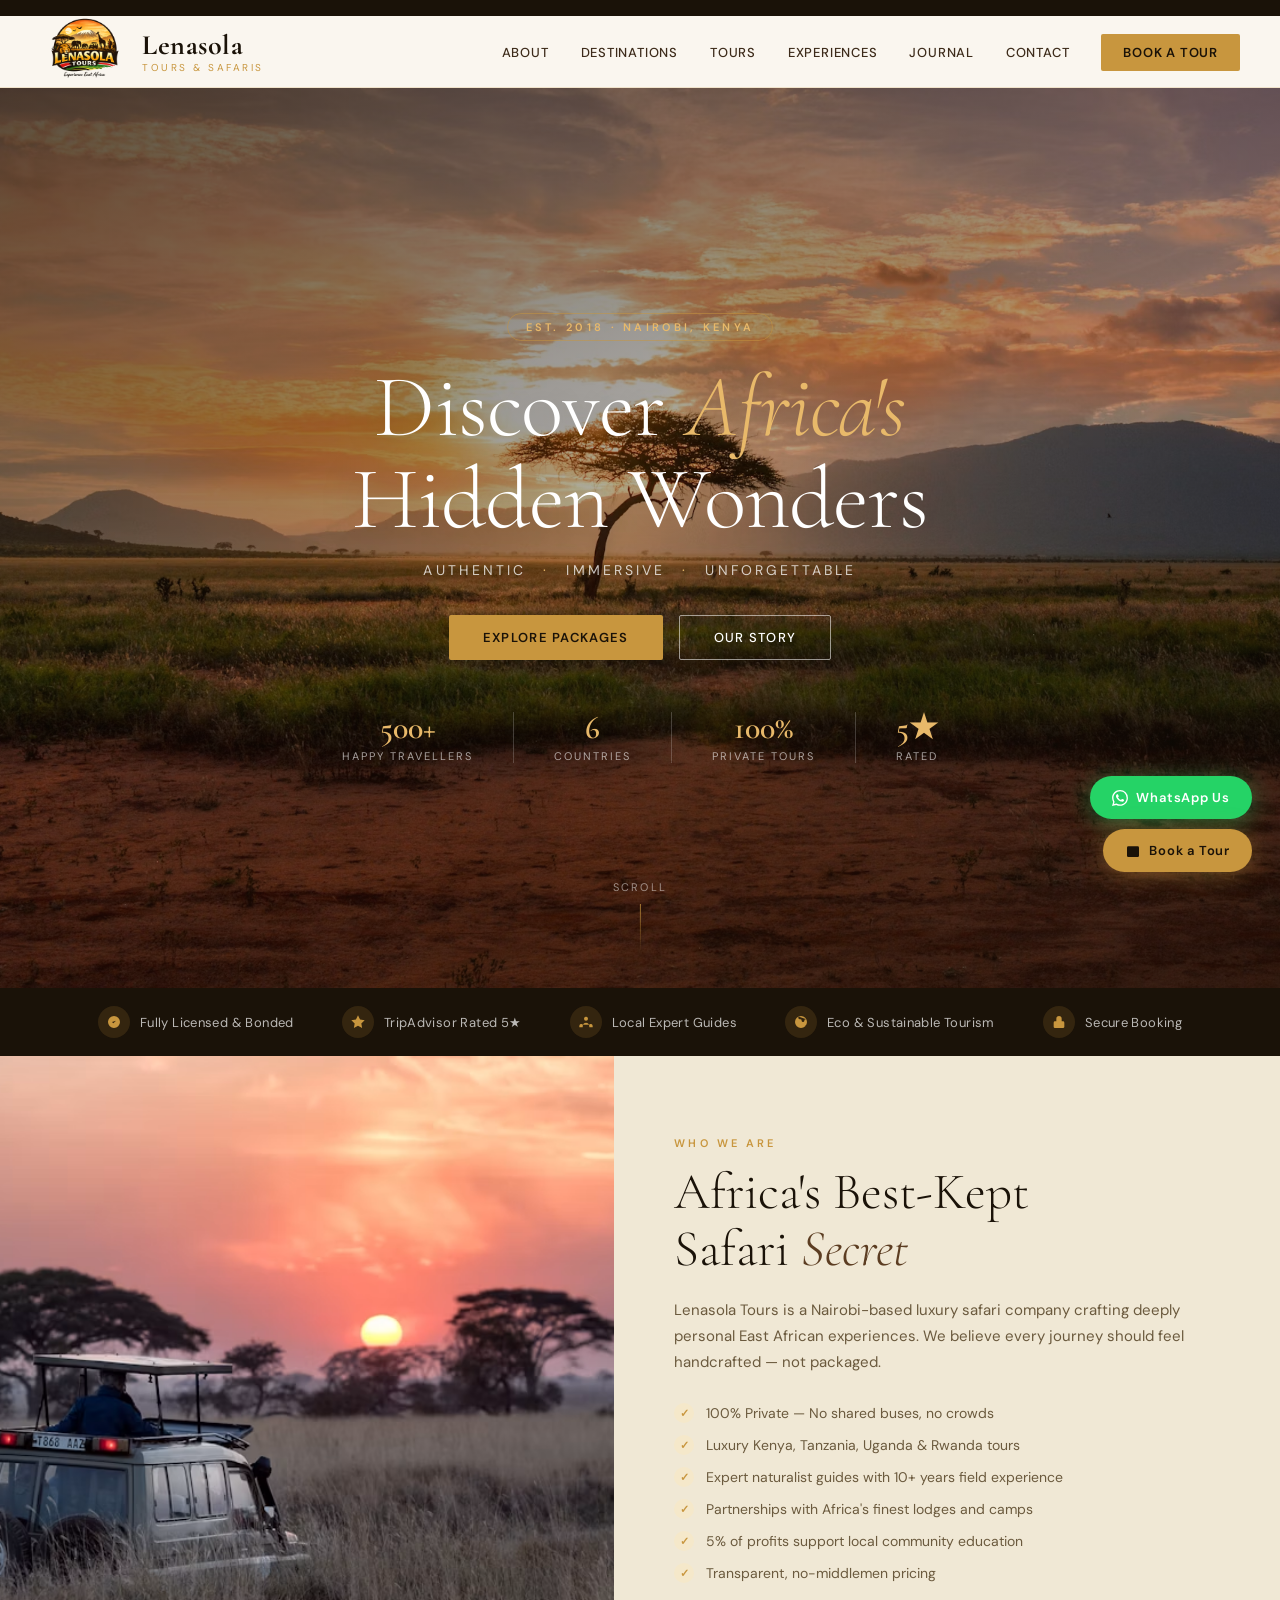
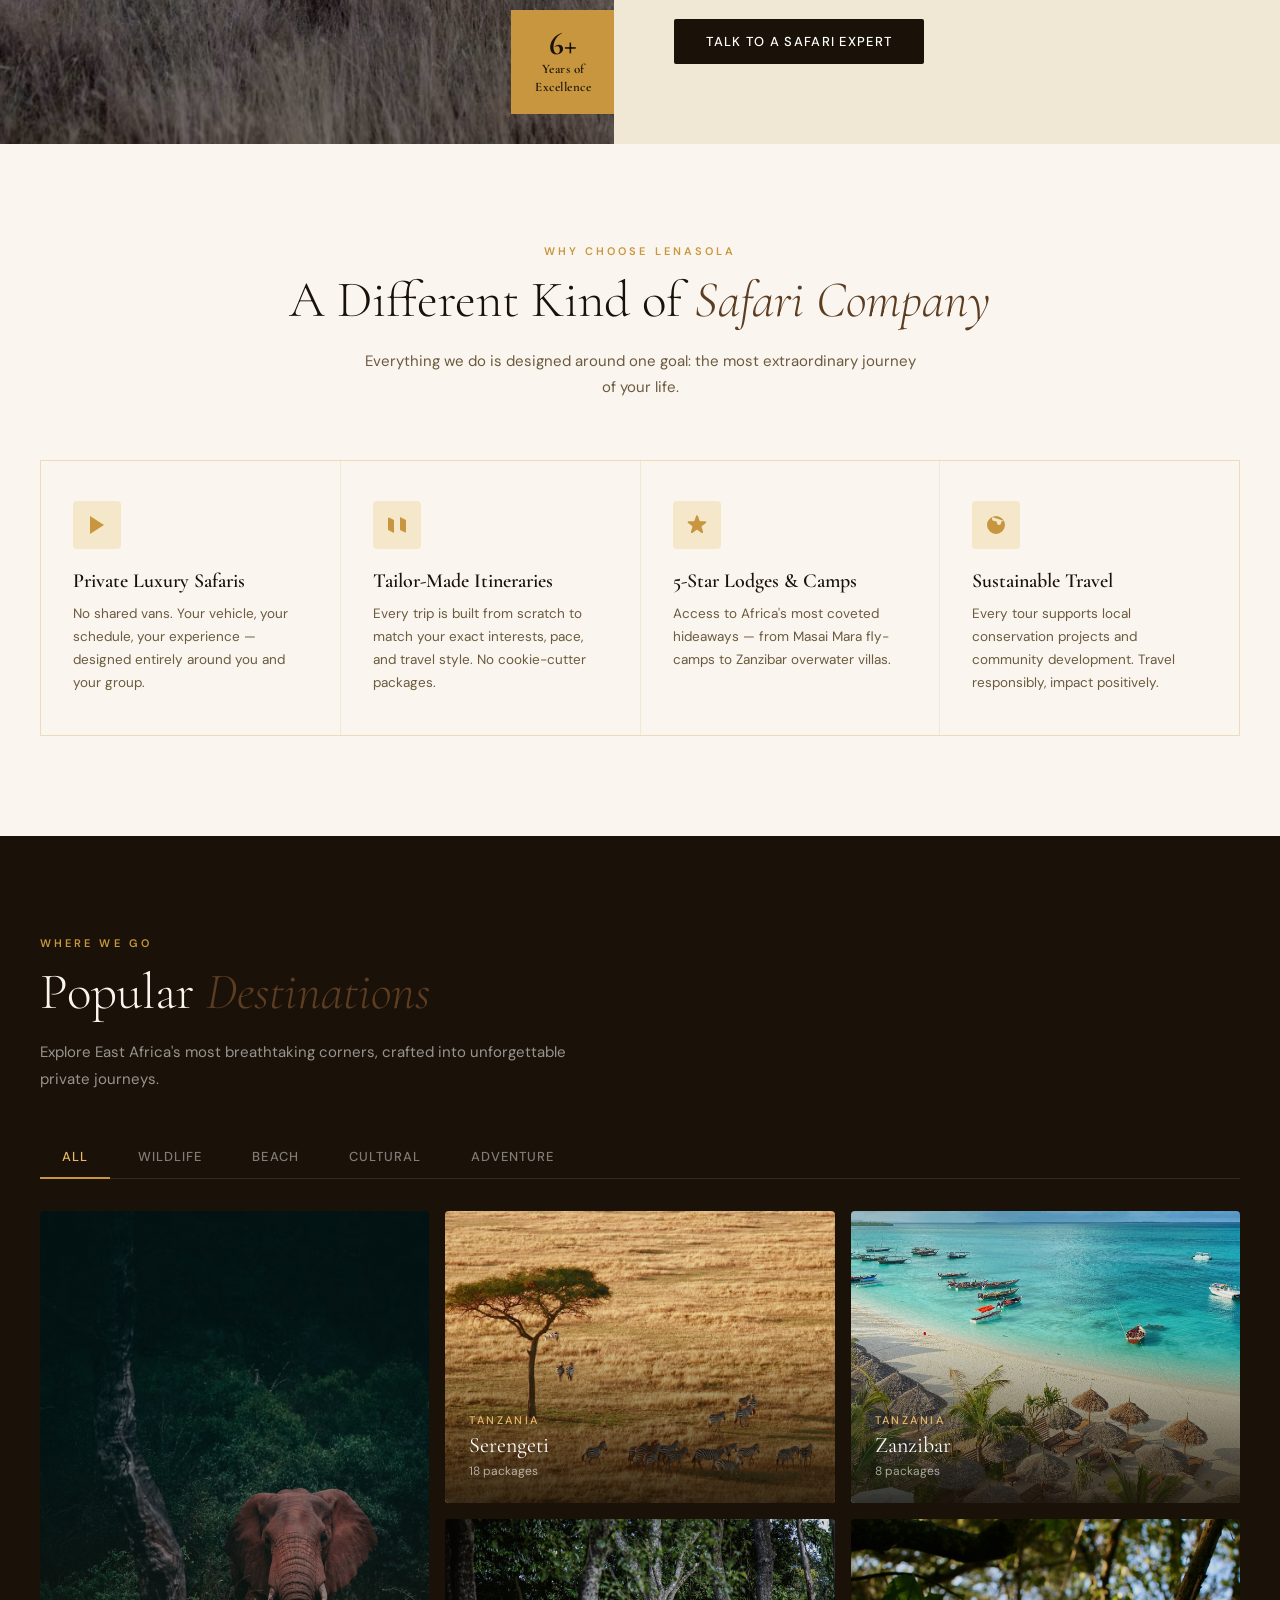
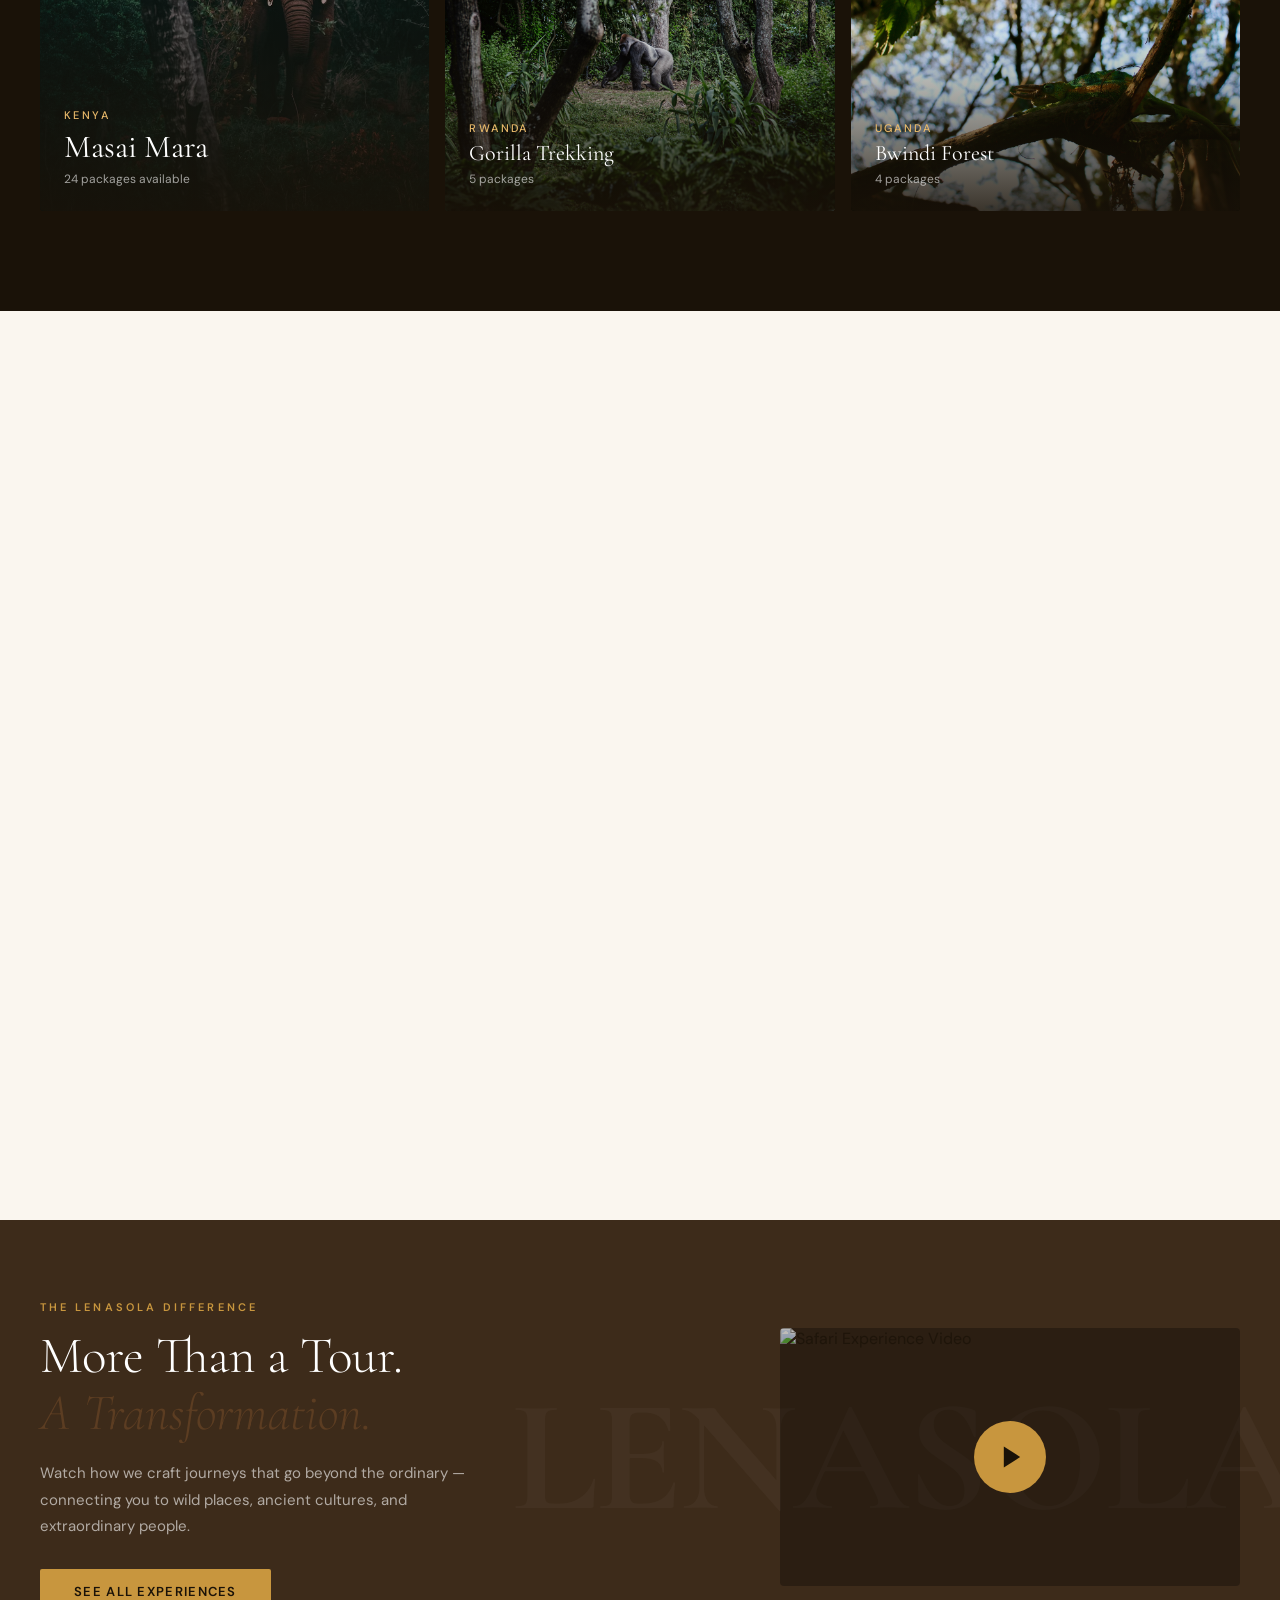
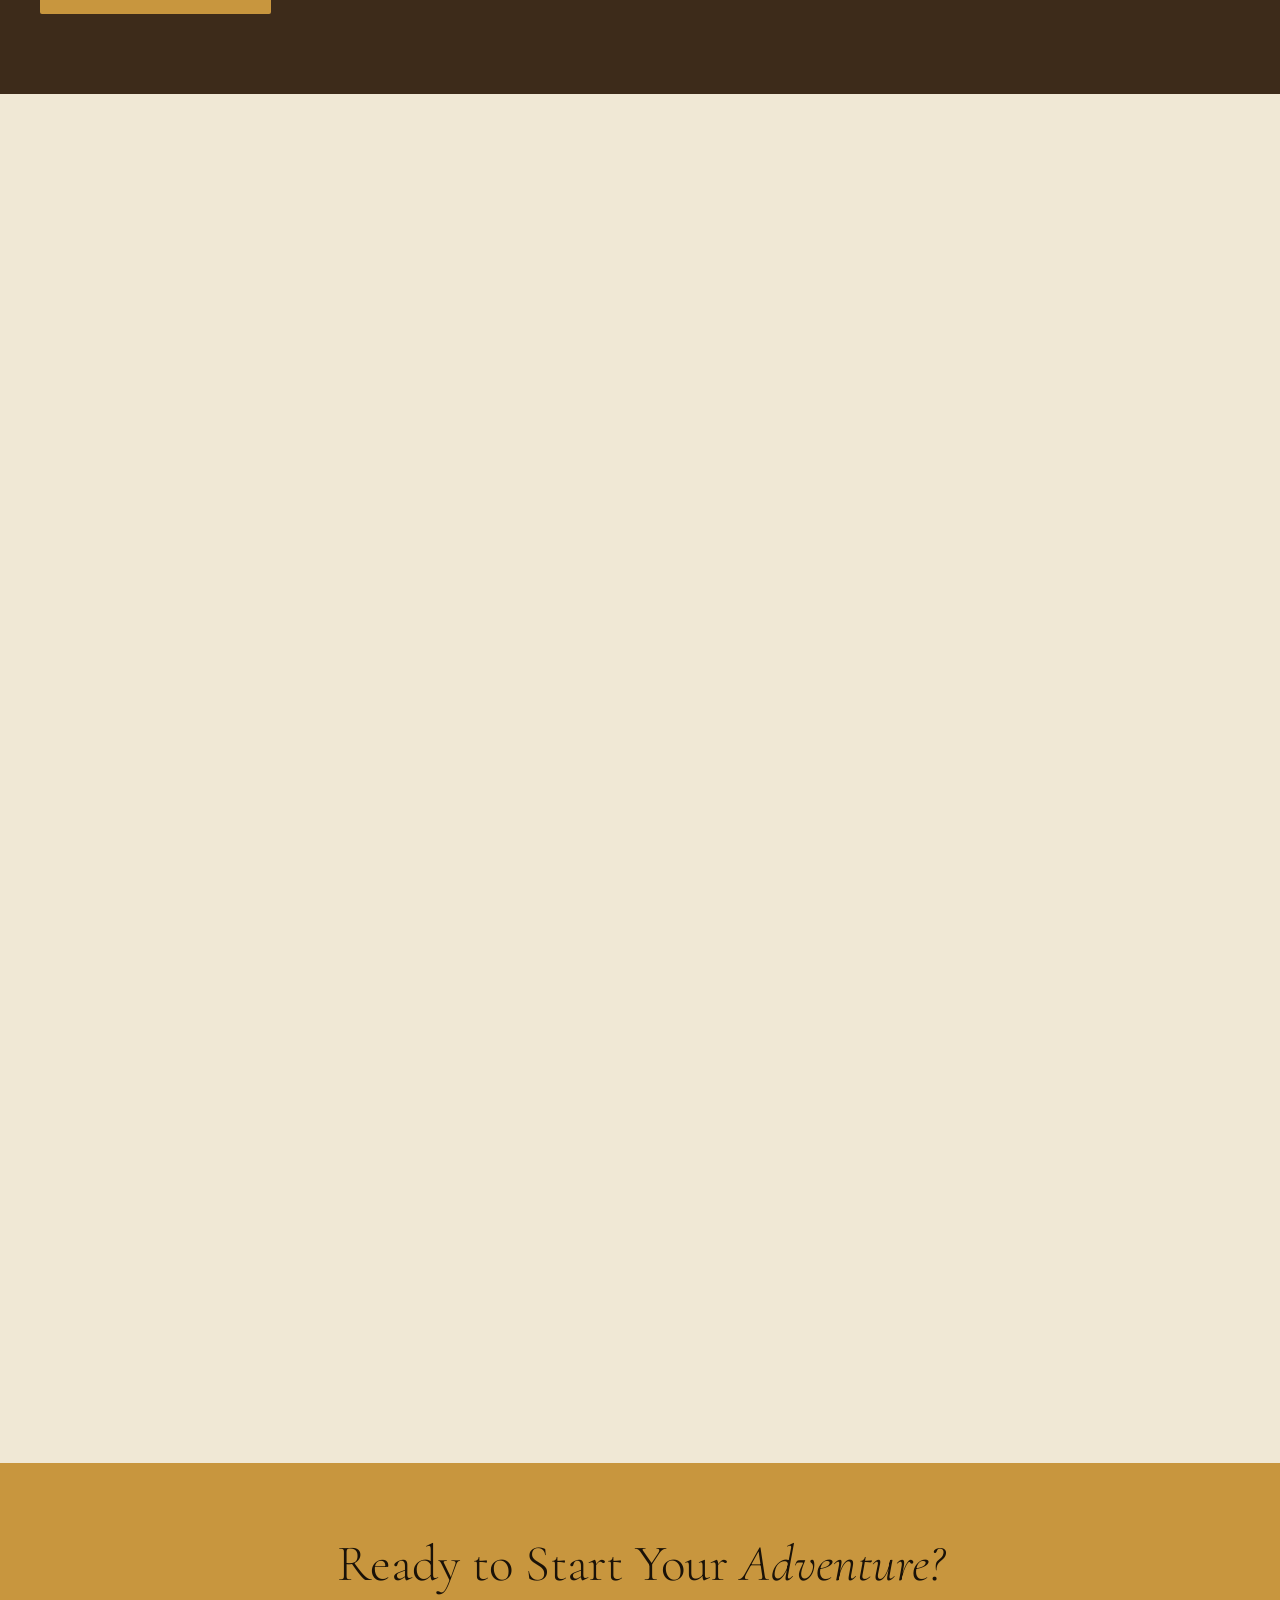
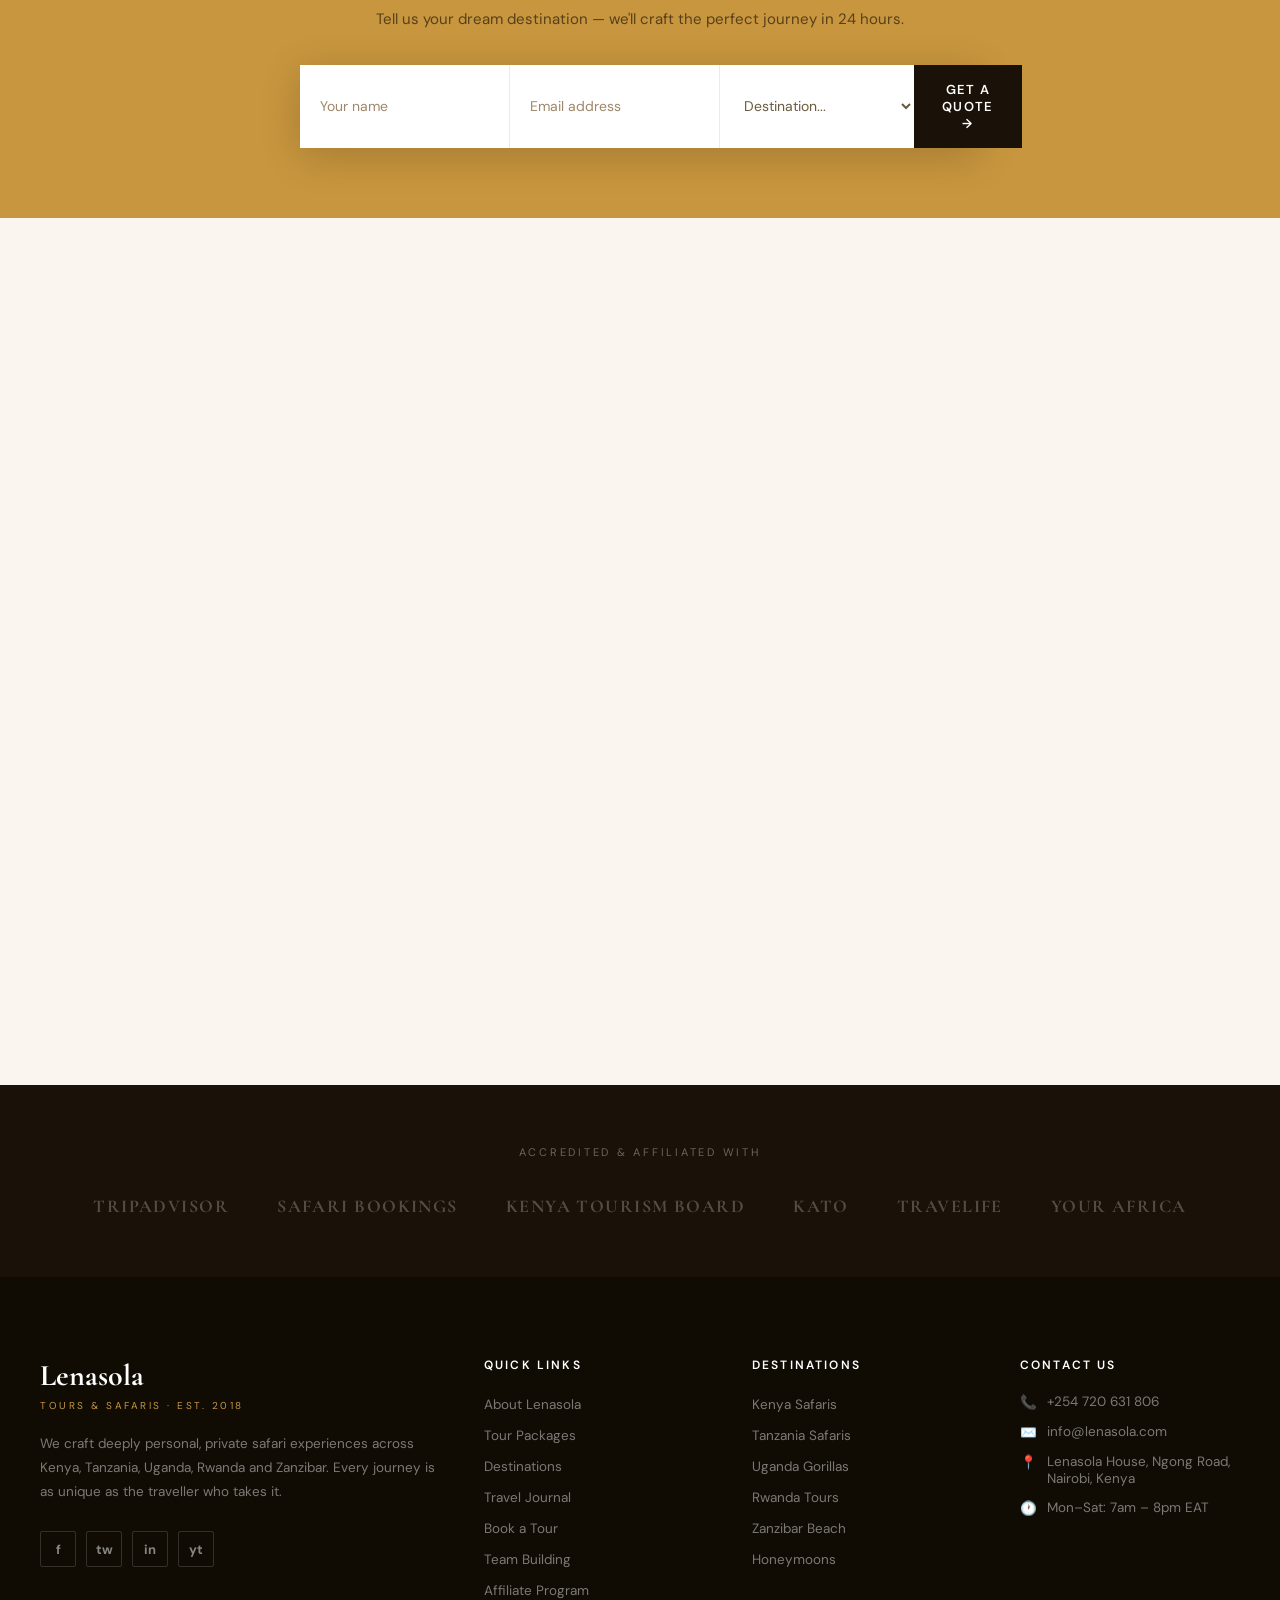
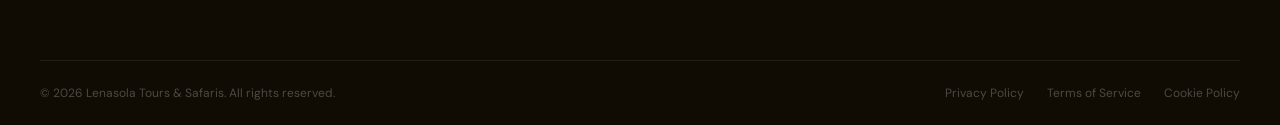
==== commit 43712aec: "Update index.html" ====
--- a/index.html
+++ b/index.html
@@ -215,7 +215,7 @@
         </div>
       </div>
       <div class="dest-card fade-up delay-1">
-        <img class="dest-img" src="/images/rwanda.jpg" alt="Rwanda Gorillas">
+        <img class="dest-img" src="/images/gorilla.jpg" alt="Rwanda Gorillas">
         <div class="dest-overlay">
           <div class="dest-country">Rwanda</div>
           <div class="dest-name">Gorilla Trekking</div>
@@ -563,4 +563,4 @@
 
 <script src="script.js"></script>
 </body>
-</html>+</html>
